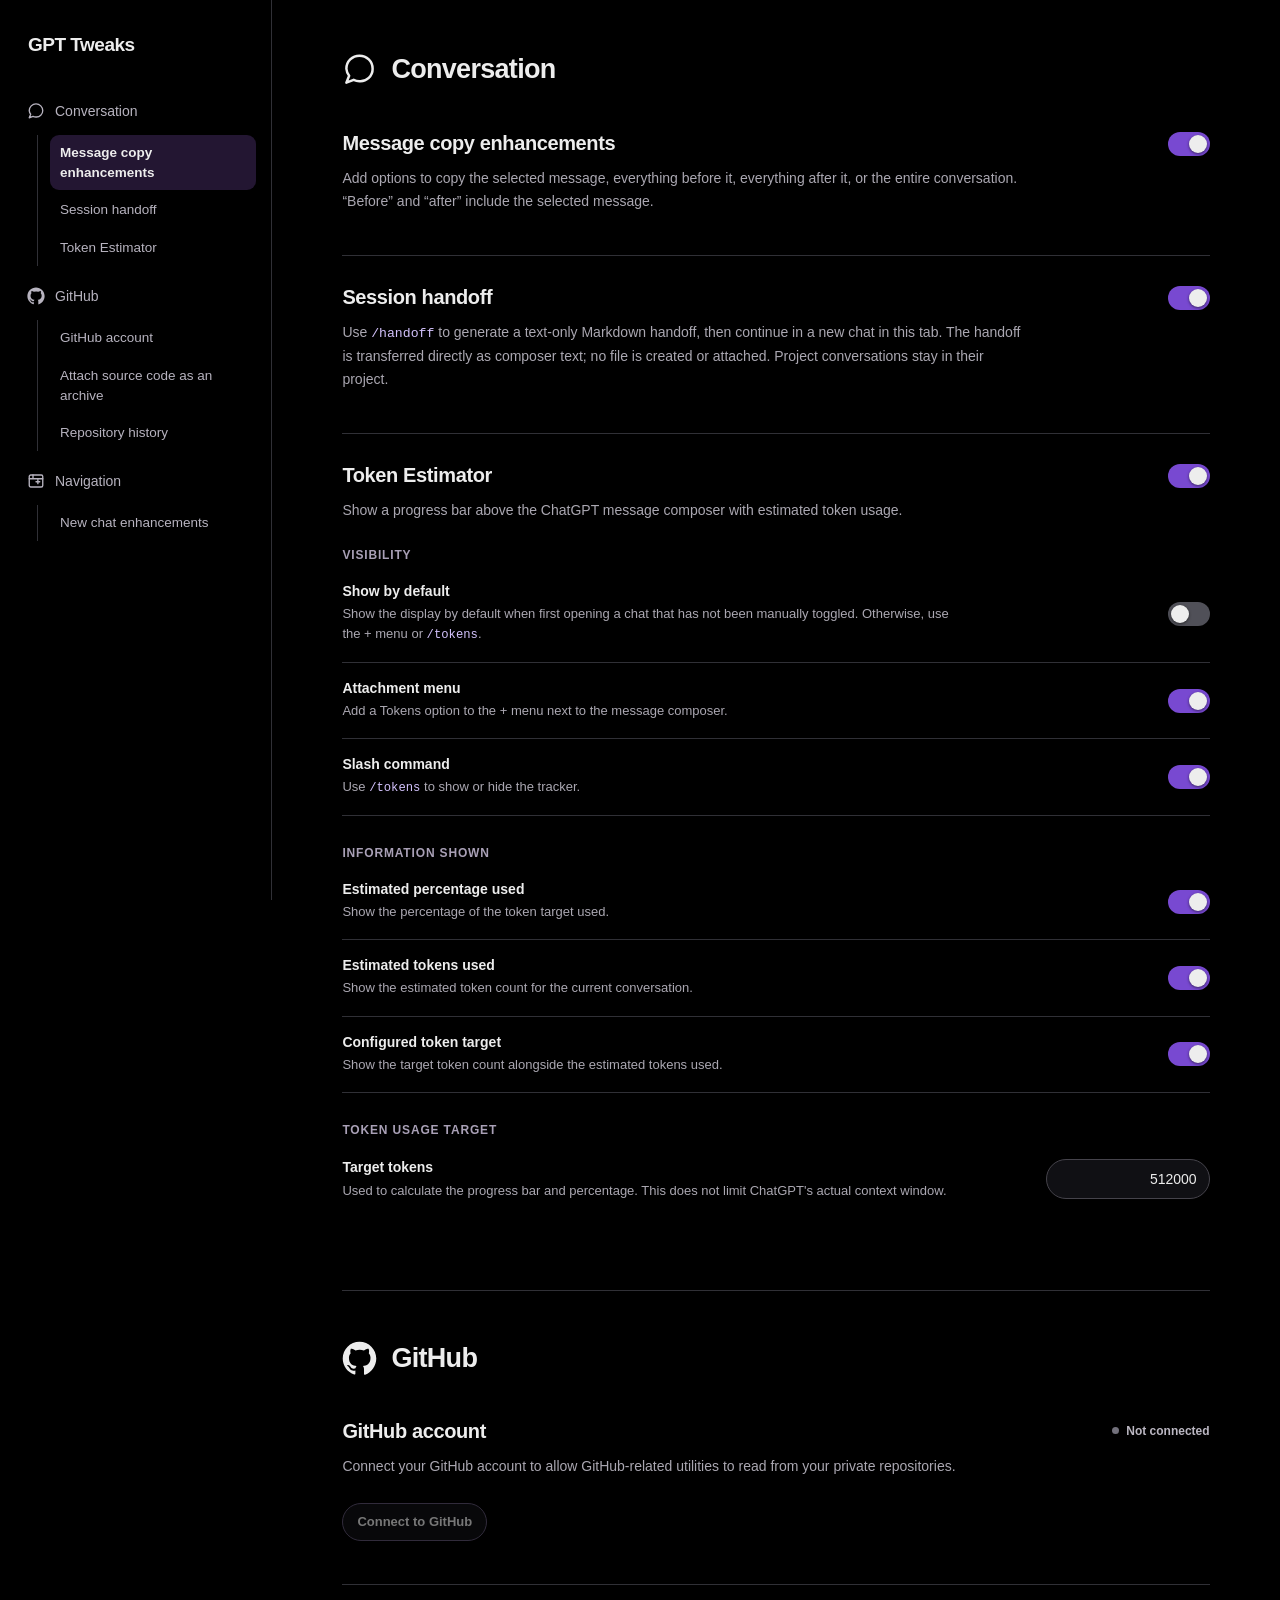
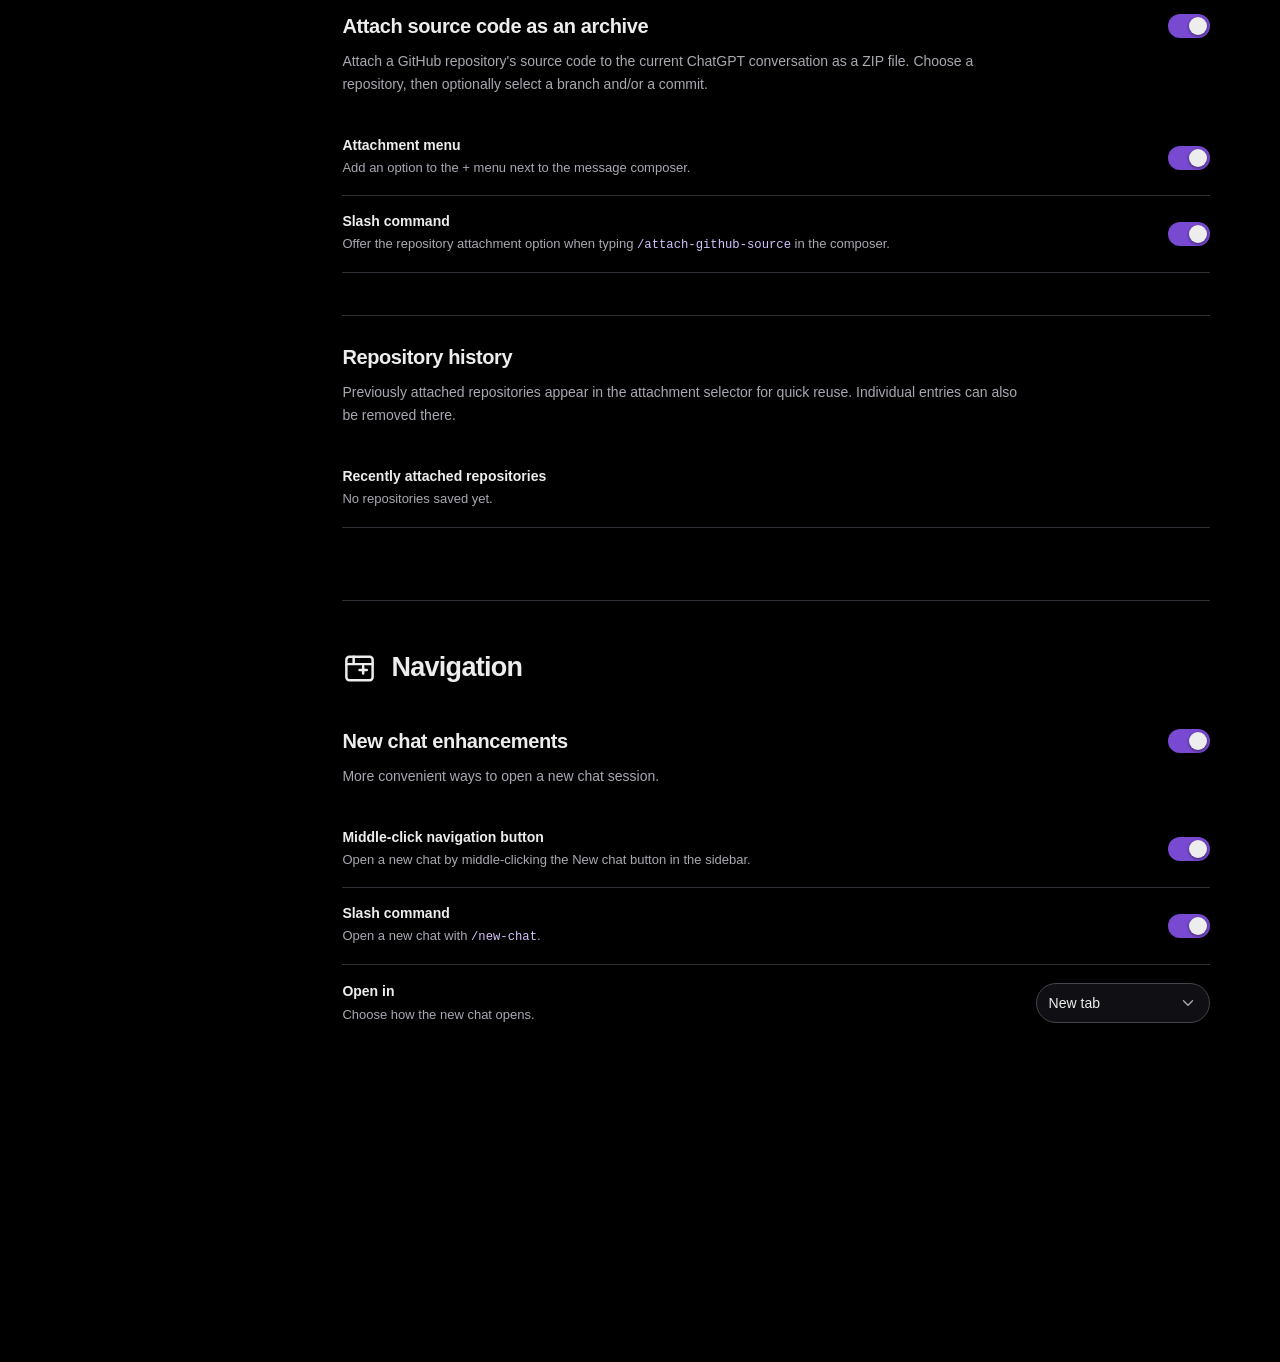
==== settings/index.html @ c9a9733b "Describe text-only session handoff in settings" ====
<!doctype html>
<html lang="en">
	<head>
		<meta charset="utf-8" />
		<meta name="viewport" content="width=device-width, initial-scale=1" />
		<meta name="color-scheme" content="dark" />
		<title>GPT Tweaks</title>
		<link rel="stylesheet" href="../shared/ui/select.css" />
		<link rel="stylesheet" href="style.css" />
		<script src="storage.js" defer></script>
		<script src="github.js" defer></script>
		<script src="../shared/ui/select.js" defer></script>
		<script src="index.js" defer></script>
	</head>
	<body>
		<div class="layout">
			<aside class="sidebar" aria-label="Navigation">
				<div class="brand">GPT Tweaks</div>
				<nav class="nav">
					<a href="#conversation" class="nav-item" data-section="conversation">
						<svg
							width="18"
							height="18"
							viewBox="0 0 24 24"
							aria-hidden="true"
							fill="none"
							stroke="currentColor"
							stroke-width="1.8"
							stroke-linecap="round"
							stroke-linejoin="round">
							<path d="M21 11.5a8.4 8.4 0 0 1-9 8.5 9 9 0 0 1-4-.9L3 21l1.9-4.7A8.8 8.8 0 0 1 3 11.5a9 9 0 0 1 18 0Z" />
						</svg>
						Conversation
					</a>
					<div class="nav-child">
						<a href="#enhanced-copy" class="nav-item" data-section="enhanced-copy">Message copy enhancements</a>
						<a href="#session-handoff" class="nav-item" data-section="session-handoff">Session handoff</a>
						<a href="#token-estimator" class="nav-item" data-section="token-estimator">Token Estimator</a>
					</div>

					<a href="#github" class="nav-item" data-section="github">
						<svg width="18" height="18" viewBox="0 0 24 24" aria-hidden="true" fill="currentColor">
							<path
								d="M12 .5C5.65.5.5 5.65.5 12c0 5.1 3.3 9.43 7.89 10.96.58.1.79-.25.79-.56v-2.1c-3.21.7-3.89-1.36-3.89-1.36-.53-1.34-1.3-1.7-1.3-1.7-1.06-.73.08-.72.08-.72 1.17.08 1.79 1.2 1.79 1.2 1.04 1.78 2.73 1.26 3.4.96.1-.75.41-1.26.75-1.55-2.56-.29-5.25-1.28-5.25-5.7 0-1.26.45-2.29 1.19-3.1-.12-.29-.52-1.47.11-3.06 0 0 .97-.31 3.19 1.19a11.1 11.1 0 0 1 5.81 0c2.22-1.5 3.18-1.19 3.18-1.19.64 1.59.24 2.77.12 3.06.75.81 1.19 1.84 1.19 3.1 0 4.43-2.69 5.41-5.26 5.7.42.37.8 1.09.8 2.2v3.26c0 .31.21.67.8.56C20.2 21.43 23.5 17.1 23.5 12c0-6.35-5.15-11.5-11.5-11.5Z" />
						</svg>
						GitHub
					</a>
					<div class="nav-child">
						<a href="#github-account" class="nav-item" data-section="github-account">GitHub account</a>
						<a href="#archive" class="nav-item" data-section="archive">Attach source code as an archive</a>
						<a href="#repository-history" class="nav-item" data-section="repository-history">Repository history</a>
					</div>

					<a href="#navigation" class="nav-item" data-section="navigation">
						<svg
							width="18"
							height="18"
							viewBox="0 0 24 24"
							aria-hidden="true"
							fill="none"
							stroke="currentColor"
							stroke-width="1.8"
							stroke-linecap="round"
							stroke-linejoin="round">
							<rect x="3" y="4" width="18" height="16" rx="2"></rect>
							<path d="M3 9h18M8 4v5M12 13h5M14.5 10.5v5"></path>
						</svg>
						Navigation
					</a>
					<div class="nav-child">
						<a href="#new-chat" class="nav-item" data-section="new-chat">New chat enhancements</a>
					</div>
				</nav>
			</aside>

			<main class="main">
				<div class="conversation-category">
					<header id="conversation" class="page-heading">
						<svg
							class="github-mark"
							viewBox="0 0 24 24"
							fill="none"
							stroke="currentColor"
							stroke-width="1.7"
							stroke-linecap="round"
							stroke-linejoin="round"
							aria-hidden="true">
							<path d="M21 11.5a8.4 8.4 0 0 1-9 8.5 9 9 0 0 1-4-.9L3 21l1.9-4.7A8.8 8.8 0 0 1 3 11.5a9 9 0 0 1 18 0Z" />
						</svg>
						<h1>Conversation</h1>
					</header>
					<section id="enhanced-copy" class="feature" aria-labelledby="copy-title">
						<div class="feature-heading">
							<h2 id="copy-title">Message copy enhancements</h2>
							<label class="switch" title="Enable enhanced message copy">
								<input type="checkbox" id="copy-enabled" checked aria-label="Enable enhanced message copy" />
								<span class="track"></span>
							</label>
						</div>
						<p class="description">
							Add options to copy the selected message, everything before it, everything after it, or the entire
							conversation. “Before” and “after” include the selected message.
						</p>
					</section>
					<section id="session-handoff" class="feature" aria-labelledby="handoff-title">
						<div class="feature-heading">
							<h2 id="handoff-title">Session handoff</h2>
							<label class="switch" title="Enable session handoff">
								<input type="checkbox" id="handoff-enabled" checked aria-label="Enable session handoff" />
								<span class="track"></span>
							</label>
						</div>
						<p class="description">
							Use <code>/handoff</code> to generate a text-only Markdown handoff, then continue in a new chat in this tab.
							The handoff is transferred directly as composer text; no file is created or attached. Project conversations stay in their project.
						</p>
					</section>
					<section id="token-estimator" class="feature" aria-labelledby="token-estimator-title">
						<div class="feature-heading">
							<h2 id="token-estimator-title">Token Estimator</h2>
							<label class="switch" title="Enable token estimator">
								<input type="checkbox" id="context-enabled" checked aria-label="Enable token estimator" />
								<span class="track"></span>
							</label>
						</div>
						<p class="description">
							Show a progress bar above the ChatGPT message composer with estimated token usage.
						</p>
						<div class="feature-body" id="context-controls">
							<h3 class="subheading">Visibility</h3>
							<div class="setting-row">
								<div class="setting-text">
									<div class="setting-title">Show by default</div>
									<div class="setting-description">
										Show the display by default when first opening a chat that has not been manually toggled. Otherwise, use the + menu or
										<code>/tokens</code>.
									</div>
								</div>
								<label class="switch" title="Show token estimator by default">
									<input type="checkbox" id="context-default-visible" aria-label="Show token estimator by default" />
									<span class="track"></span>
								</label>
							</div>
							<div class="setting-row">
								<div class="setting-text">
									<div class="setting-title">Attachment menu</div>
									<div class="setting-description">Add a Tokens option to the + menu next to the message composer.</div>
								</div>
								<label class="switch" title="Show Tokens in attachment menu">
									<input type="checkbox" id="context-menu" checked aria-label="Show Tokens in attachment menu" />
									<span class="track"></span>
								</label>
							</div>
							<div class="setting-row">
								<div class="setting-text">
									<div class="setting-title">Slash command</div>
									<div class="setting-description">Use <code>/tokens</code> to show or hide the tracker.</div>
								</div>
								<label class="switch" title="Enable tokens slash command">
									<input type="checkbox" id="context-slash" checked aria-label="Enable slash tokens command" />
									<span class="track"></span>
								</label>
							</div>
							<div class="feedback" id="context-feedback" role="status" aria-live="polite"></div>
							<h3 class="subheading group-heading">Information shown</h3>
							<div class="setting-row">
								<div class="setting-text">
									<div class="setting-title">Estimated percentage used</div>
									<div class="setting-description">Show the percentage of the token target used.</div>
								</div>
								<label class="switch" title="Show estimated percentage">
									<input
										type="checkbox"
										id="context-show-percent"
										checked
										aria-label="Show estimated percentage used" />
									<span class="track"></span>
								</label>
							</div>
							<div class="setting-row">
								<div class="setting-text">
									<div class="setting-title">Estimated tokens used</div>
									<div class="setting-description">Show the estimated token count for the current conversation.</div>
								</div>
								<label class="switch" title="Show estimated tokens used">
									<input type="checkbox" id="context-show-tokens" checked aria-label="Show estimated tokens used" />
									<span class="track"></span>
								</label>
							</div>
							<div class="setting-row">
								<div class="setting-text">
									<div class="setting-title">Configured token target</div>
									<div class="setting-description">
										Show the target token count alongside the estimated tokens used.
									</div>
								</div>
								<label class="switch" title="Show configured token target">
									<input type="checkbox" id="context-show-limit" checked aria-label="Show configured token target" />
									<span class="track"></span>
								</label>
							</div>
							<h3 class="subheading group-heading">Token usage target</h3>
							<div class="setting-row">
								<div class="setting-text">
									<label class="setting-title" for="context-target">Target tokens</label>
									<div class="setting-description">
										Used to calculate the progress bar and percentage. This does not limit ChatGPT's actual context
										window.
									</div>
								</div>
								<input
									id="context-target"
									class="token-target"
									type="text"
									inputmode="numeric"
									pattern="[0-9]+"
									autocomplete="off"
									spellcheck="false"
									value="512000"
									required
									aria-label="Target tokens" />
							</div>
						</div>
					</section>

				</div>

				<section class="github-category" aria-label="GitHub features">
					<header id="github" class="page-heading">
						<svg class="github-mark" viewBox="0 0 24 24" fill="currentColor" aria-hidden="true">
							<path
								d="M12 .5C5.65.5.5 5.65.5 12c0 5.1 3.3 9.43 7.89 10.96.58.1.79-.25.79-.56v-2.1c-3.21.7-3.89-1.36-3.89-1.36-.53-1.34-1.3-1.7-1.3-1.7-1.06-.73.08-.72.08-.72 1.17.08 1.79 1.2 1.79 1.2 1.04 1.78 2.73 1.26 3.4.96.1-.75.41-1.26.75-1.55-2.56-.29-5.25-1.28-5.25-5.7 0-1.26.45-2.29 1.19-3.1-.12-.29-.52-1.47.11-3.06 0 0 .97-.31 3.19 1.19a11.1 11.1 0 0 1 5.81 0c2.22-1.5 3.18-1.19 3.18-1.19.64 1.59.24 2.77.12 3.06.75.81 1.19 1.84 1.19 3.1 0 4.43-2.69 5.41-5.26 5.7.42.37.8 1.09.8 2.2v3.26c0 .31.21.67.8.56C20.2 21.43 23.5 17.1 23.5 12c0-6.35-5.15-11.5-11.5-11.5Z" />
						</svg>
						<h1>GitHub</h1>
					</header>

					<section id="github-account" class="feature github-settings-section" aria-labelledby="github-account-title">
						<div class="feature-heading">
							<h2 id="github-account-title">GitHub account</h2>
							<span id="github-account-status" class="account-status" role="status" aria-live="polite">Not connected</span>
						</div>
						<p id="github-account-description" class="description">Connect your GitHub account to allow GitHub-related utilities to read from your private repositories.</p>
						<strong id="github-device-code" class="github-device-code" aria-label="GitHub authorization code" hidden></strong>
						<div id="github-auth-error" class="github-auth-error" role="alert" hidden></div>
						<div class="feature-body" id="github-account-controls">
							<div class="github-account-actions">
								<button type="button" class="settings-action" id="github-sign-in" disabled>Connect to GitHub</button>
								<button type="button" class="settings-action" id="github-install-action" hidden>Install GPT Tweaks on GitHub</button>
								<button type="button" class="settings-action danger-action" id="github-disconnect" hidden>
									Disconnect from GitHub
								</button>
							</div>
						</div>
					</section>

					<section id="archive" class="feature" aria-labelledby="archive-title">
						<div class="feature-heading">
							<h2 id="archive-title">Attach source code as an archive</h2>
							<label class="switch" title="Enable repository attachments">
								<input
									type="checkbox"
									id="archive-enabled"
									checked
									aria-label="Enable attaching a repository archive" />
								<span class="track"></span>
							</label>
						</div>
						<p class="description">
							Attach a GitHub repository's source code to the current ChatGPT conversation as a ZIP file. Choose a
							repository, then optionally select a branch and/or a commit.
						</p>
						<div class="feature-body" id="attachment-methods">
							<div class="setting-row">
								<div>
									<div class="setting-title">Attachment menu</div>
									<div class="setting-description">Add an option to the + menu next to the message composer.</div>
								</div>
								<label class="switch" title="Attachment menu">
									<input type="checkbox" id="method-menu" checked aria-label="Enable attachment menu option" />
									<span class="track"></span>
								</label>
							</div>
							<div class="setting-row">
								<div>
									<div class="setting-title">Slash command</div>
									<div class="setting-description">
										Offer the repository attachment option when typing <code>/attach-github-source</code> in the
										composer.
									</div>
								</div>
								<label class="switch" title="Slash command">
									<input type="checkbox" id="method-slash" checked aria-label="Enable slash command option" />
									<span class="track"></span>
								</label>
							</div>
							<div class="feedback" id="method-feedback" role="status" aria-live="polite"></div>
						</div>
					</section>

					<section
						id="repository-history"
						class="feature github-settings-section"
						aria-labelledby="repository-history-title">
						<div class="feature-heading">
							<h2 id="repository-history-title">Repository history</h2>
						</div>
						<p class="description">
							Previously attached repositories appear in the attachment selector for quick reuse. Individual entries can
							also be removed there.
						</p>
						<div class="feature-body">
							<div class="setting-row">
								<div class="setting-text">
									<div class="setting-title">Recently attached repositories</div>
									<div class="setting-description" id="repository-history-status">No repositories saved yet.</div>
								</div>
								<button type="button" id="clear-repository-history" class="settings-action danger-action" hidden>
									Clear history
								</button>
							</div>
							<div class="feedback" id="repository-history-feedback" role="status" aria-live="polite"></div>
						</div>
					</section>
				</section>

				<section class="navigation-category" aria-label="Navigation features">
					<header id="navigation" class="page-heading">
						<svg
							class="github-mark"
							viewBox="0 0 24 24"
							fill="none"
							stroke="currentColor"
							stroke-width="1.7"
							stroke-linecap="round"
							stroke-linejoin="round"
							aria-hidden="true">
							<rect x="3" y="4" width="18" height="16" rx="2"></rect>
							<path d="M3 9h18M8 4v5M12 13h5M14.5 10.5v5"></path>
						</svg>
						<h1>Navigation</h1>
					</header>
					<section id="new-chat" class="feature" aria-labelledby="new-chat-title">
						<div class="feature-heading">
							<h2 id="new-chat-title">New chat enhancements</h2>
							<label class="switch" title="Enable new chat shortcuts">
								<input type="checkbox" id="new-chat-enabled" checked aria-label="Enable new chat shortcuts" />
								<span class="track"></span>
							</label>
						</div>
						<p class="description">More convenient ways to open a new chat session.</p>
						<div class="feature-body" id="new-chat-controls">
							<div class="setting-row">
								<div class="setting-text">
									<div class="setting-title">Middle-click navigation button</div>
									<div class="setting-description">
										Open a new chat by middle-clicking the New chat button in the sidebar.
									</div>
								</div>
								<label class="switch" title="Enable middle-click">
									<input
										type="checkbox"
										id="new-chat-middle-click"
										checked
										aria-label="Enable middle-click to open new chat" />
									<span class="track"></span>
								</label>
							</div>
							<div class="setting-row">
								<div class="setting-text">
									<div class="setting-title">Slash command</div>
									<div class="setting-description">Open a new chat with <code>/new-chat</code>.</div>
								</div>
								<label class="switch" title="Enable new chat slash command">
									<input type="checkbox" id="new-chat-slash" checked aria-label="Enable new chat slash command" />
									<span class="track"></span>
								</label>
							</div>
							<div class="setting-row">
								<div class="setting-text">
									<label for="new-chat-destination-trigger" class="setting-title">Open in</label>
									<div class="setting-description">Choose how the new chat opens.</div>
								</div>
								<div class="compact-select gt-select-wrap">
									<select id="new-chat-destination" hidden>
										<option value="tab" selected>New tab</option>
										<option value="window">New window</option>
									</select>
									<button type="button" id="new-chat-destination-trigger" class="gt-select-trigger"
										aria-label="Open new chat in" aria-haspopup="listbox" aria-expanded="false"
										aria-controls="new-chat-destination-options">
										<span>New tab</span>
										<svg aria-hidden="true" width="18" height="18" viewBox="0 0 20 20" fill="none">
											<path d="m5 7.5 5 5 5-5" stroke="currentColor" stroke-width="1.5" stroke-linecap="round" stroke-linejoin="round"/>
										</svg>
									</button>
									<div id="new-chat-destination-options" class="gt-select-list" role="listbox"
										aria-label="Open in" hidden></div>
								</div>
							</div>
						</div>
					</section>
				</section>
			</main>
		</div>
	</body>
</html>
---- shared/ui/select.css ----
/* Shared rounded selector used by settings and the GitHub attachment dialog. */
.gt-select-wrap { position:relative; flex:none; }
.gt-select-trigger {
  display:flex; align-items:center; justify-content:space-between; gap:8px;
  width:100%; min-height:45px; padding:9px 16px;
  border:1px solid #555; border-radius:999px; background:#292929;
  color:#ededed; font:inherit; font-size:13px; text-align:left; cursor:pointer;
}
.gt-select-trigger > span { flex:1; min-width:0; overflow:hidden; text-overflow:ellipsis; white-space:nowrap; }
.gt-select-trigger > svg { display:block; flex:none; color:#c6c6c6; pointer-events:none; }
.gt-select-trigger:disabled { opacity:.65; cursor:not-allowed; }
.gt-select-trigger[aria-expanded="true"] { border-color:#777; }
.gt-select-list {
  position:absolute; top:calc(100% + 8px); left:0; right:0; z-index:35;
  max-height:min(260px,38vh); overflow:auto; padding:6px;
  background:#2b2b2b; border:1px solid #454545; border-radius:15px;
  box-shadow:0 14px 40px #0007;
}
.gt-select-list[hidden] { display:none!important; }
.gt-select-option {
  display:block; width:100%; padding:9px 11px; border:0; border-radius:9px;
  background:transparent; color:#ededed; font:inherit; font-size:13px;
  text-align:left; overflow:hidden; text-overflow:ellipsis;
  white-space:nowrap; cursor:pointer;
}
.gt-select-option:hover, .gt-select-option:focus-visible { background:#454545; }
.gt-select-option[aria-selected="true"] { background:#3d3d3d; }
---- settings/style.css ----
:root {
	color-scheme: dark;
	font-family: -apple-system, BlinkMacSystemFont, "Segoe UI", Arial, sans-serif;
	font-synthesis: none;
	--page: #000000;
	--text: #ededed;
	--muted: #aaa7b1;
	--subtle: #89868f;
	--accent: #7849d1;
	--border: #303036;
	--control: #101014;
	--hover: #191320;
	--active: #231632;
	--focus: #7849d1;
	background: var(--page);
	color: var(--text);
}
* { box-sizing: border-box; }
html { background: var(--page); scroll-behavior: smooth; }
body { margin: 0; min-width: 860px; background: var(--page); }
button, input, select { font: inherit; }
button { cursor: pointer; }
a { color: #b89df2; text-decoration: none; }
a:hover { text-decoration: underline; }
:focus-visible { outline: 2px solid var(--focus); outline-offset: 3px; }

.layout {
	display: grid;
	grid-template-columns: 272px minmax(0, 1fr);
	min-height: 100vh;
}
.sidebar {
	position: sticky;
	top: 0;
	height: 100vh;
	padding: 34px 15px 25px;
	display: flex;
	flex-direction: column;
	overflow-y: auto;
	background: var(--page);
	border-right: 1px solid var(--border);
}
.brand {
	margin: 0 13px 35px;
	font-size: 19px;
	font-weight: 710;
	letter-spacing: -0.5px;
	color: var(--text);
}
.nav { display: flex; flex-direction: column; gap: 3px; }
.nav-item {
	display: flex;
	align-items: center;
	gap: 10px;
	min-height: 40px;
	padding: 9px 12px;
	border-radius: 9px;
	color: #b7b3bf;
	font-size: 14px;
	line-height: 1.45;
	transition: background-color 0.15s, color 0.15s;
}
.nav-item svg { flex: none; }
.nav-item:hover { background: var(--hover); color: var(--text); text-decoration: none; }
.nav-item[aria-current="location"] {
	color: var(--text);
	background: var(--active);
	font-weight: 600;
}
.nav-child {
	margin: 1px 0 7px 22px;
	padding-left: 12px;
	border-left: 1px solid var(--border);
}
.nav-child .nav-item {
	font-size: 13.5px;
	min-height: 36px;
	padding: 8px 10px;
}
.nav-child .nav-item + .nav-item { margin-top: 2px; }

.main {
	width: min(100%, 1020px);
	padding: 52px clamp(36px, 5.5vw, 78px) max(260px, 36vh);
}
.page-heading {
	display: flex;
	align-items: center;
	gap: 14px;
	margin-bottom: 43px;
	scroll-margin-top: 42px;
}
.github-mark {
	width: 35px;
	height: 35px;
	color: var(--text);
	flex: none;
}
h1 {
	margin: 0;
	color: var(--text);
	font-size: 27px;
	font-weight: 675;
	line-height: 1.25;
	letter-spacing: -0.7px;
}
h2 {
	margin: 0;
	color: var(--text);
	font-size: 20px;
	font-weight: 655;
	line-height: 1.35;
	letter-spacing: -0.38px;
}
.feature { scroll-margin-top: 45px; }
.feature-heading {
	display: flex;
	align-items: center;
	justify-content: space-between;
	gap: 20px;
}
.feature-heading h2 { max-width: 615px; }
.description {
	max-width: 690px;
	margin: 10px 0 0;
	color: var(--muted);
	font-size: 14px;
	line-height: 1.65;
}
.feature-body {
	margin-top: 26px;
	transition: opacity 0.16s;
}
.feature-body.inactive { opacity: 0.46; }
.subheading {
	margin: 0 0 4px;
	font-size: 12px;
	font-weight: 680;
	letter-spacing: 0.07em;
	text-transform: uppercase;
	color: #a9a0b6;
}
.group-heading { margin-top: 30px; }
.setting-row {
	display: flex;
	align-items: center;
	justify-content: space-between;
	gap: 24px;
	min-height: 70px;
	padding: 17px 0;
	border-bottom: 1px solid var(--border);
}
.setting-row:last-of-type { border-bottom: 0; }
.setting-row .setting-text { min-width: 0; max-width: 620px; }
.setting-title {
	font-size: 14px;
	font-weight: 610;
	color: var(--text);
}
.setting-description {
	margin-top: 5px;
	color: var(--muted);
	font-size: 13px;
	line-height: 1.55;
}
code {
	font-size: 0.94em;
	color: #d3c2fc;
}
.switch {
	position: relative;
	display: inline-flex;
	align-items: center;
	width: 42px;
	height: 24px;
	flex: none;
	cursor: pointer;
}
.switch input {
	position: absolute;
	width: 100%;
	height: 100%;
	margin: 0;
	opacity: 0;
	cursor: inherit;
}
.switch .track {
	display: block;
	width: 42px;
	height: 24px;
	border-radius: 24px;
	background: #505058;
	transition: background-color 0.15s;
}
.switch .track::after {
	content: "";
	position: absolute;
	top: 3px;
	left: 3px;
	width: 18px;
	height: 18px;
	background: #ededed;
	border-radius: 50%;
	box-shadow: 0 1px 3px #0008;
	transition: transform 0.15s;
}
.switch input:checked + .track { background: var(--accent); }
.switch input:checked + .track::after { transform: translateX(18px); }
.switch input:focus-visible + .track {
	outline: 2px solid var(--focus);
	outline-offset: 3px;
}
.switch:has(input:disabled) { cursor: not-allowed; }
.switch:has(input:disabled) .track { opacity: 0.52; }

.feedback {
	margin: 8px 0 0;
	font-size: 12.5px;
	line-height: 1.5;
	color: #c7aaff;
}
.feedback:empty { display: none; }
/* Keep the reusable dropdown's behavior, but use Settings' own palette,
   typography and control sizing rather than the GitHub dialog's colors. */
.token-target {
	flex: none; width: 164px; min-height: 40px; padding: 9px 12px;
	text-align: right; font-size: 14px; font-variant-numeric: tabular-nums;
	border: 1px solid #45434b; border-radius: 999px;
	background: var(--control); color: var(--text);
}
.compact-select { width: 174px; }
.compact-select .gt-select-trigger {
	min-height: 40px; padding: 9px 12px;
	border-color: #45434b; background: var(--control);
	color: var(--text); font-size: 14px;
}
.compact-select .gt-select-trigger > svg { color: var(--muted); }
.token-target:hover:not(:disabled), .compact-select .gt-select-trigger:hover:not(:disabled) {
	border-color: #625777;
}
.token-target:focus, .compact-select .gt-select-trigger[aria-expanded="true"] {
	border-color: var(--accent);
}
.compact-select .gt-select-list {
	background: var(--control); border-color: #45434b;
	border-radius: 14px;
}
.compact-select .gt-select-option {
	color: var(--text); font-size: 13.5px;
}
.compact-select .gt-select-option:hover, .compact-select .gt-select-option:focus-visible {
	background: var(--hover);
}
.compact-select .gt-select-option[aria-selected="true"] {
	background: var(--active);
}
.token-target:focus-visible, .compact-select .gt-select-trigger:focus-visible {
	outline-color: var(--focus);
}
.token-target:invalid { border-color: #d77979; }

.github-category, .navigation-category {
	margin-top: 72px;
	padding-top: 50px;
	border-top: 1px solid var(--border);
}
.conversation-category .feature + .feature,
.github-category > .feature + .feature {
	margin-top: 42px;
	padding-top: 28px;
	border-top: 1px solid var(--border);
}
.github-category .feature-body,
.navigation-category .feature-body { margin-top: 24px; }
.github-category .page-heading,
.navigation-category .page-heading { margin-bottom: 42px; }
.github-account-actions {
	display: flex;
	align-items: center;
	gap: 10px;
	min-height: 40px;
}
.account-status {
	flex: none;
	font-size: 12px;
	font-weight: 560;
	line-height: 1.4;
	color: #bbb7c2;
}
.account-status::before {
	content: "";
	display: inline-block;
	width: 7px;
	height: 7px;
	margin-right: 7px;
	border-radius: 50%;
	background: #72707b;
	vertical-align: 1px;
}
.account-status.connected::before { background: var(--accent); }
.settings-action {
	flex: none;
	min-width: 126px;
	min-height: 38px;
	padding: 8px 14px;
	border: 1px solid #625777;
	border-radius: 999px;
	background: var(--control);
	color: var(--text);
	font-size: 13px;
	font-weight: 600;
	line-height: 1.35;
}
.settings-action:hover:not(:disabled) {
	background: var(--hover);
	border-color: var(--accent);
}
.settings-action:disabled {
	opacity: 0.5;
	cursor: not-allowed;
}
.settings-action[hidden] { display: none; }
.settings-action.danger-action { color: #e2b0b8; }
.settings-action.danger-action:hover:not(:disabled) { border-color: #b96880; }

@media (max-width: 1120px) {
	.layout { grid-template-columns: 244px minmax(0, 1fr); }
	.main { padding-inline: 36px; }
}
@media (prefers-reduced-motion: reduce) {
	html { scroll-behavior: auto; }
	*, *::before, *::after { transition: none !important; }
}

/* GitHub authorization code uses the same unboxed treatment as the approved mockup. */
.github-device-code {
	display: block;
	width: max-content;
	margin-top: 24px;
	font-size: 24px;
	font-weight: 650;
	letter-spacing: 0.10em;
	font-variant-numeric: tabular-nums;
	user-select: all;
}
.github-device-code[hidden],
.github-auth-error[hidden],
#github-account-controls[hidden] { display: none; }
.github-auth-error {
	margin-top: 17px;
	color: #f2a9a9;
	font-size: 13px;
	line-height: 1.5;
}
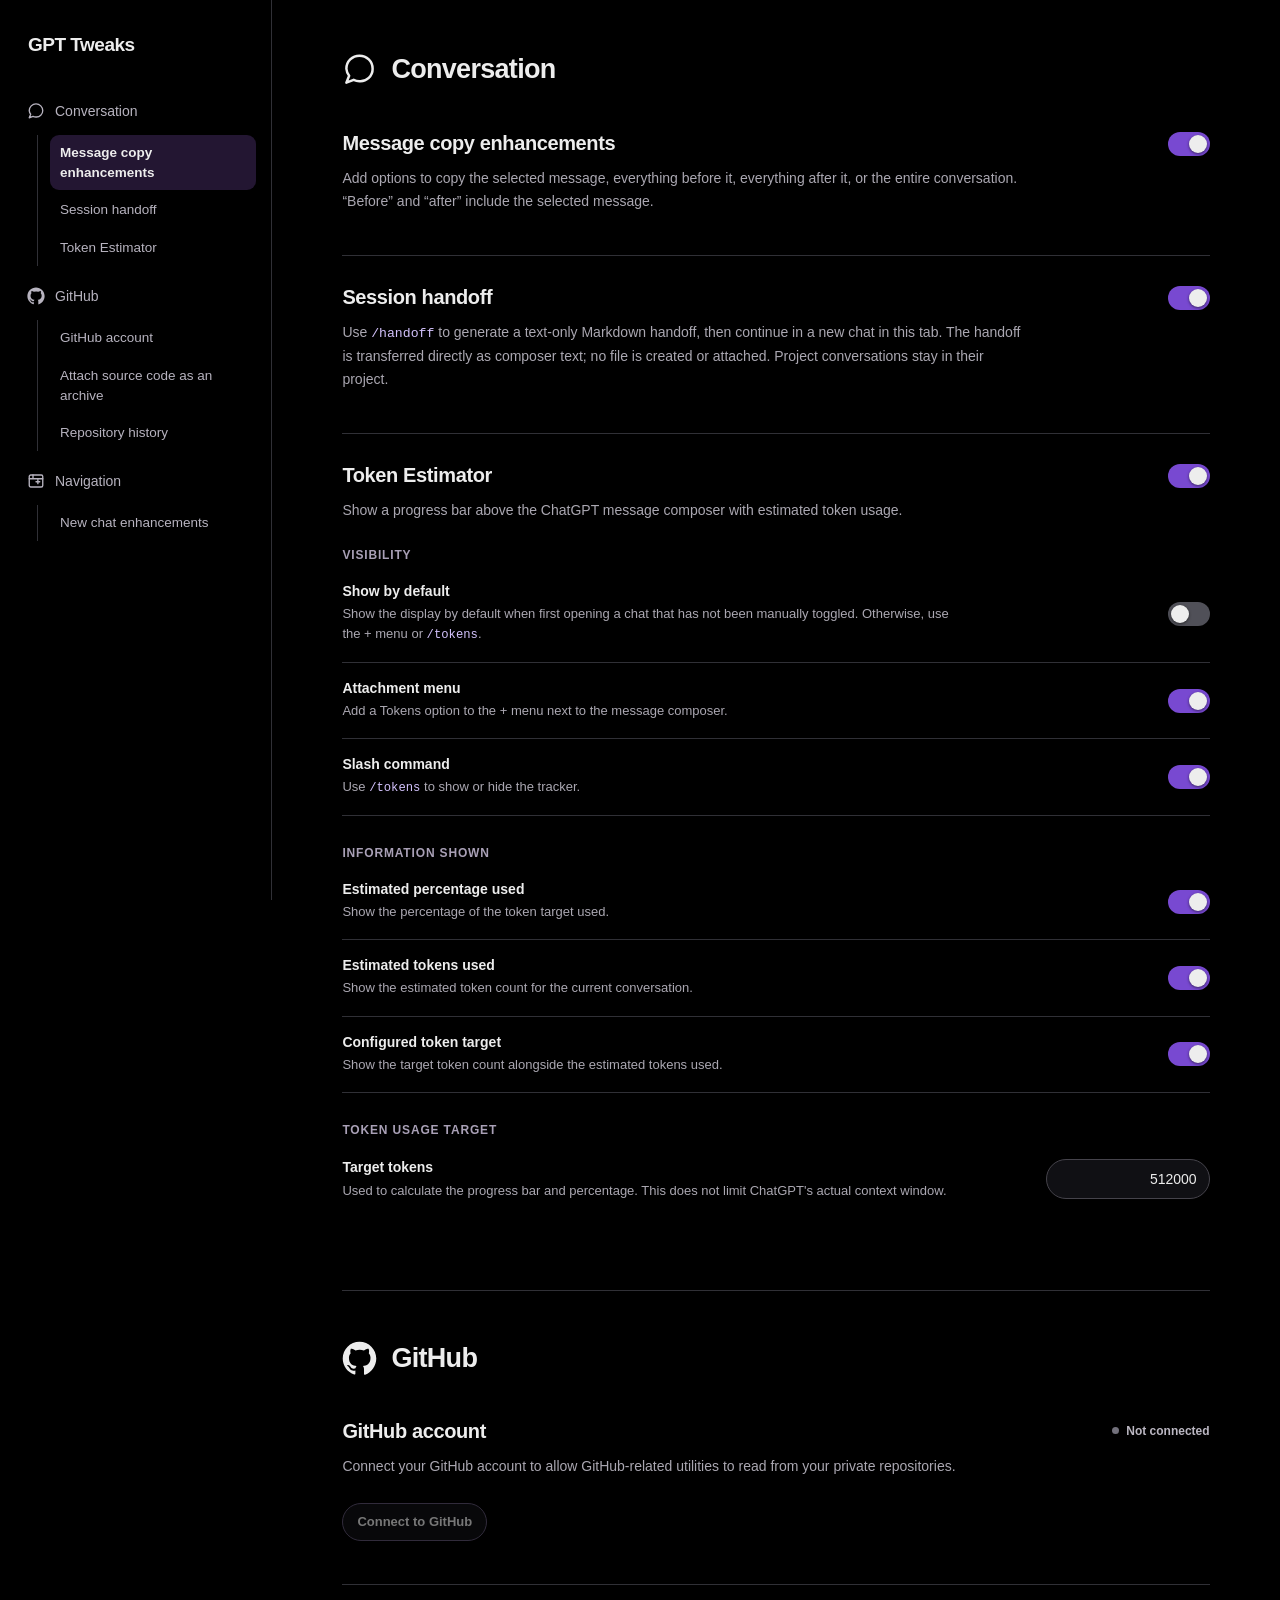
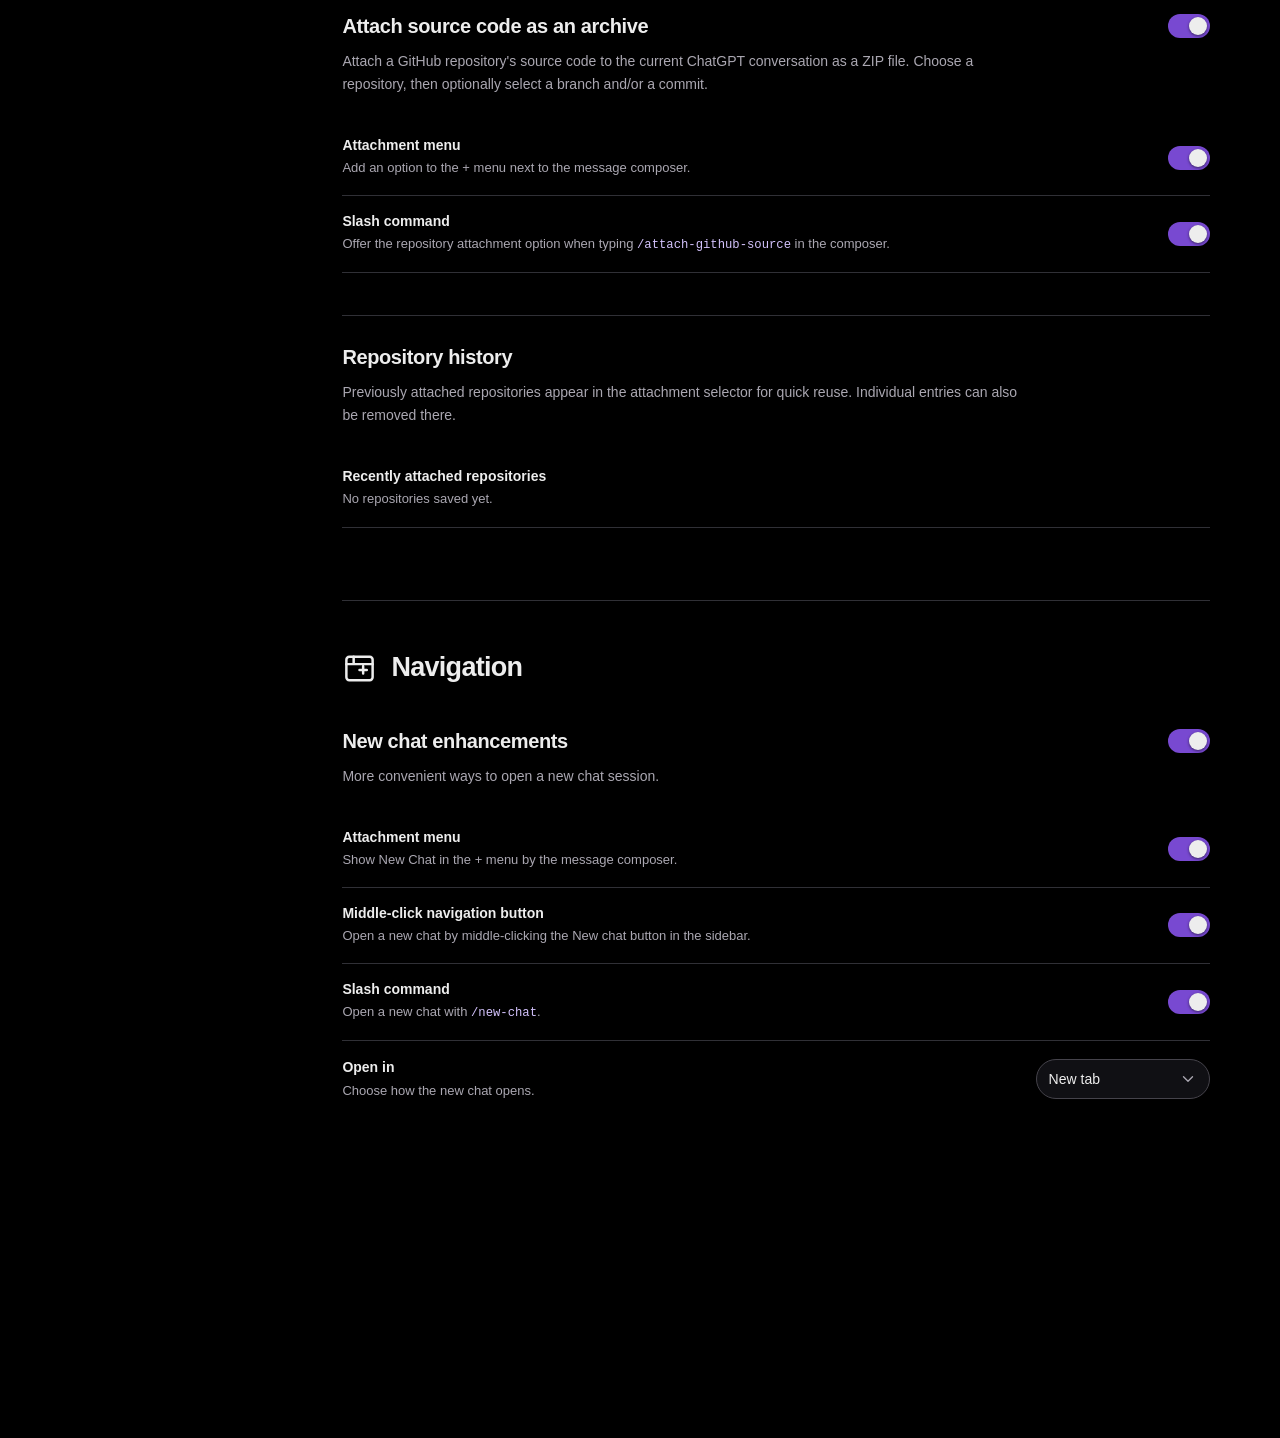
==== commit a657fc07: "Add New Chat plus-menu toggle to settings" ====
--- a/settings/index.html
+++ b/settings/index.html
@@ -351,6 +351,16 @@
 						<div class="feature-body" id="new-chat-controls">
 							<div class="setting-row">
 								<div class="setting-text">
+									<div class="setting-title">Attachment menu</div>
+									<div class="setting-description">Show New Chat in the + menu by the message composer.</div>
+								</div>
+								<label class="switch" title="Enable new chat attachment menu option">
+									<input type="checkbox" id="new-chat-menu" checked aria-label="Enable new chat attachment menu option" />
+									<span class="track"></span>
+								</label>
+							</div>
+							<div class="setting-row">
+								<div class="setting-text">
 									<div class="setting-title">Middle-click navigation button</div>
 									<div class="setting-description">
 										Open a new chat by middle-clicking the New chat button in the sidebar.
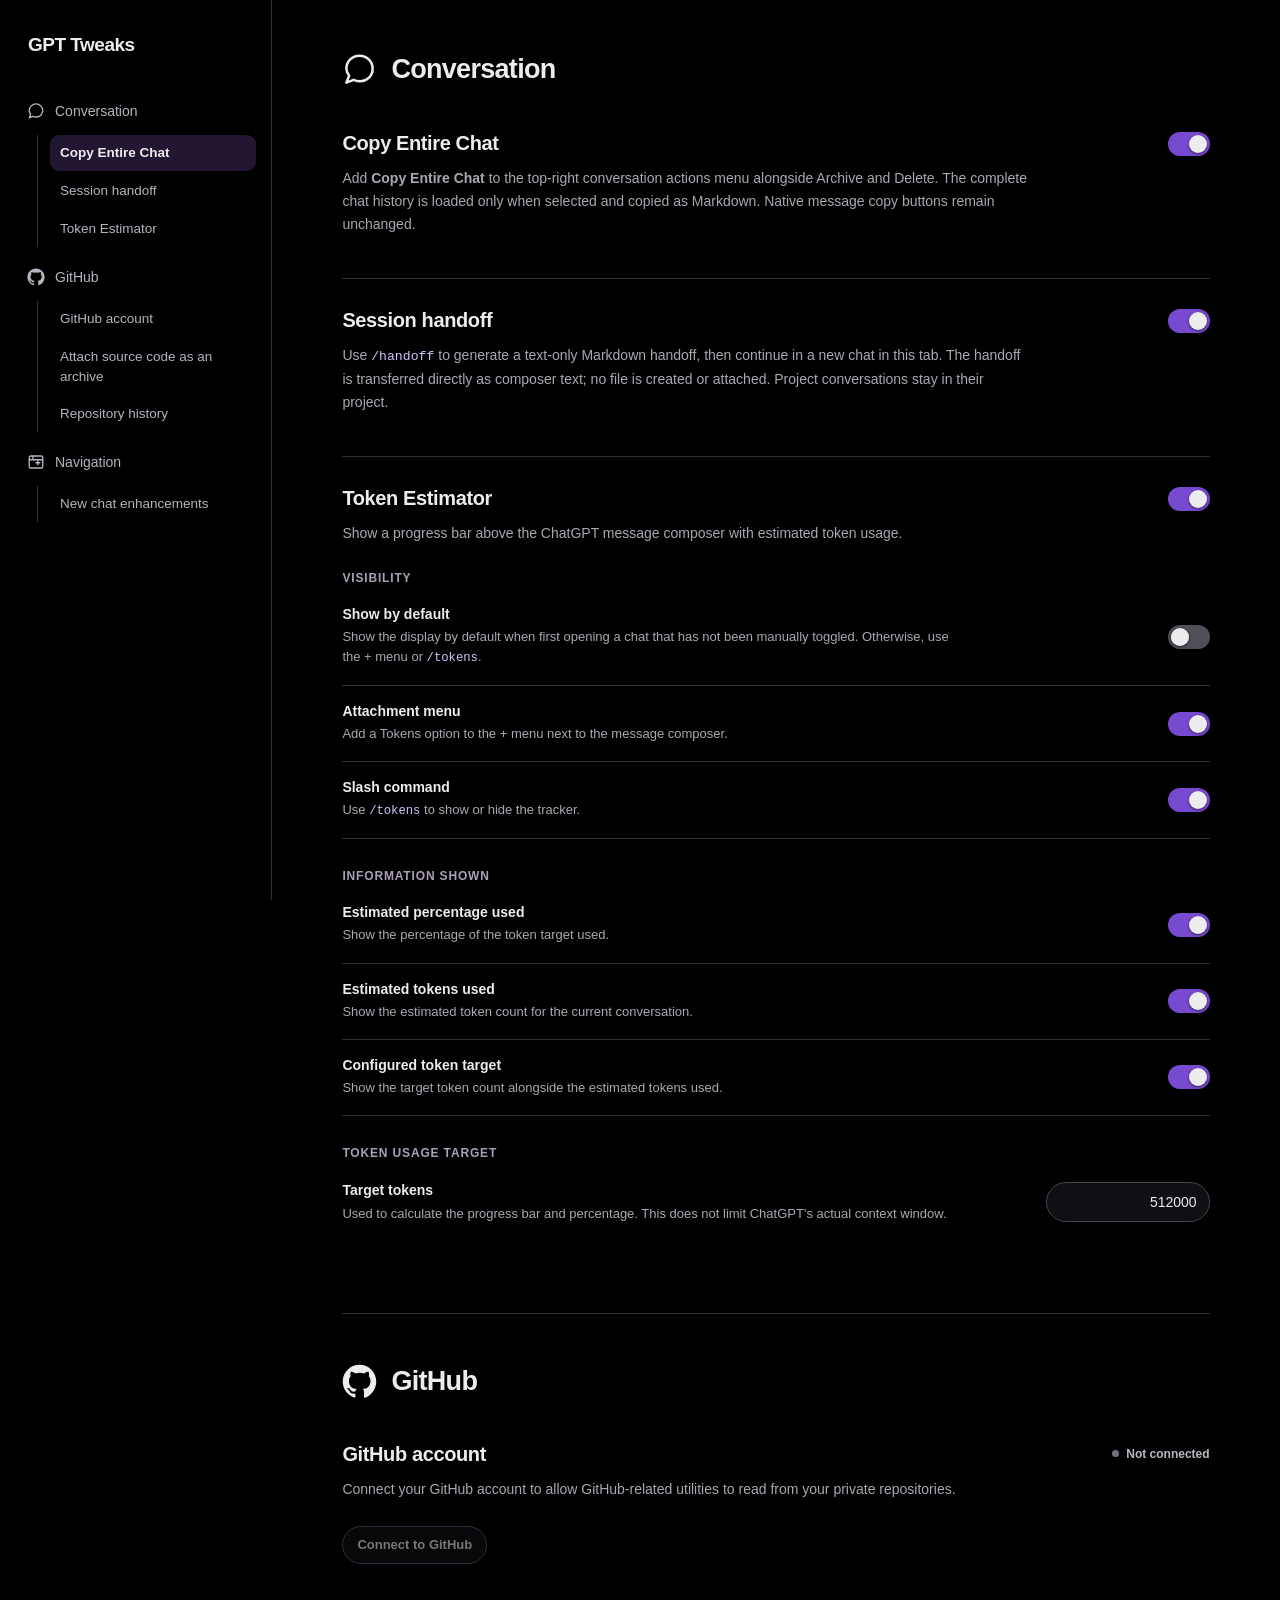
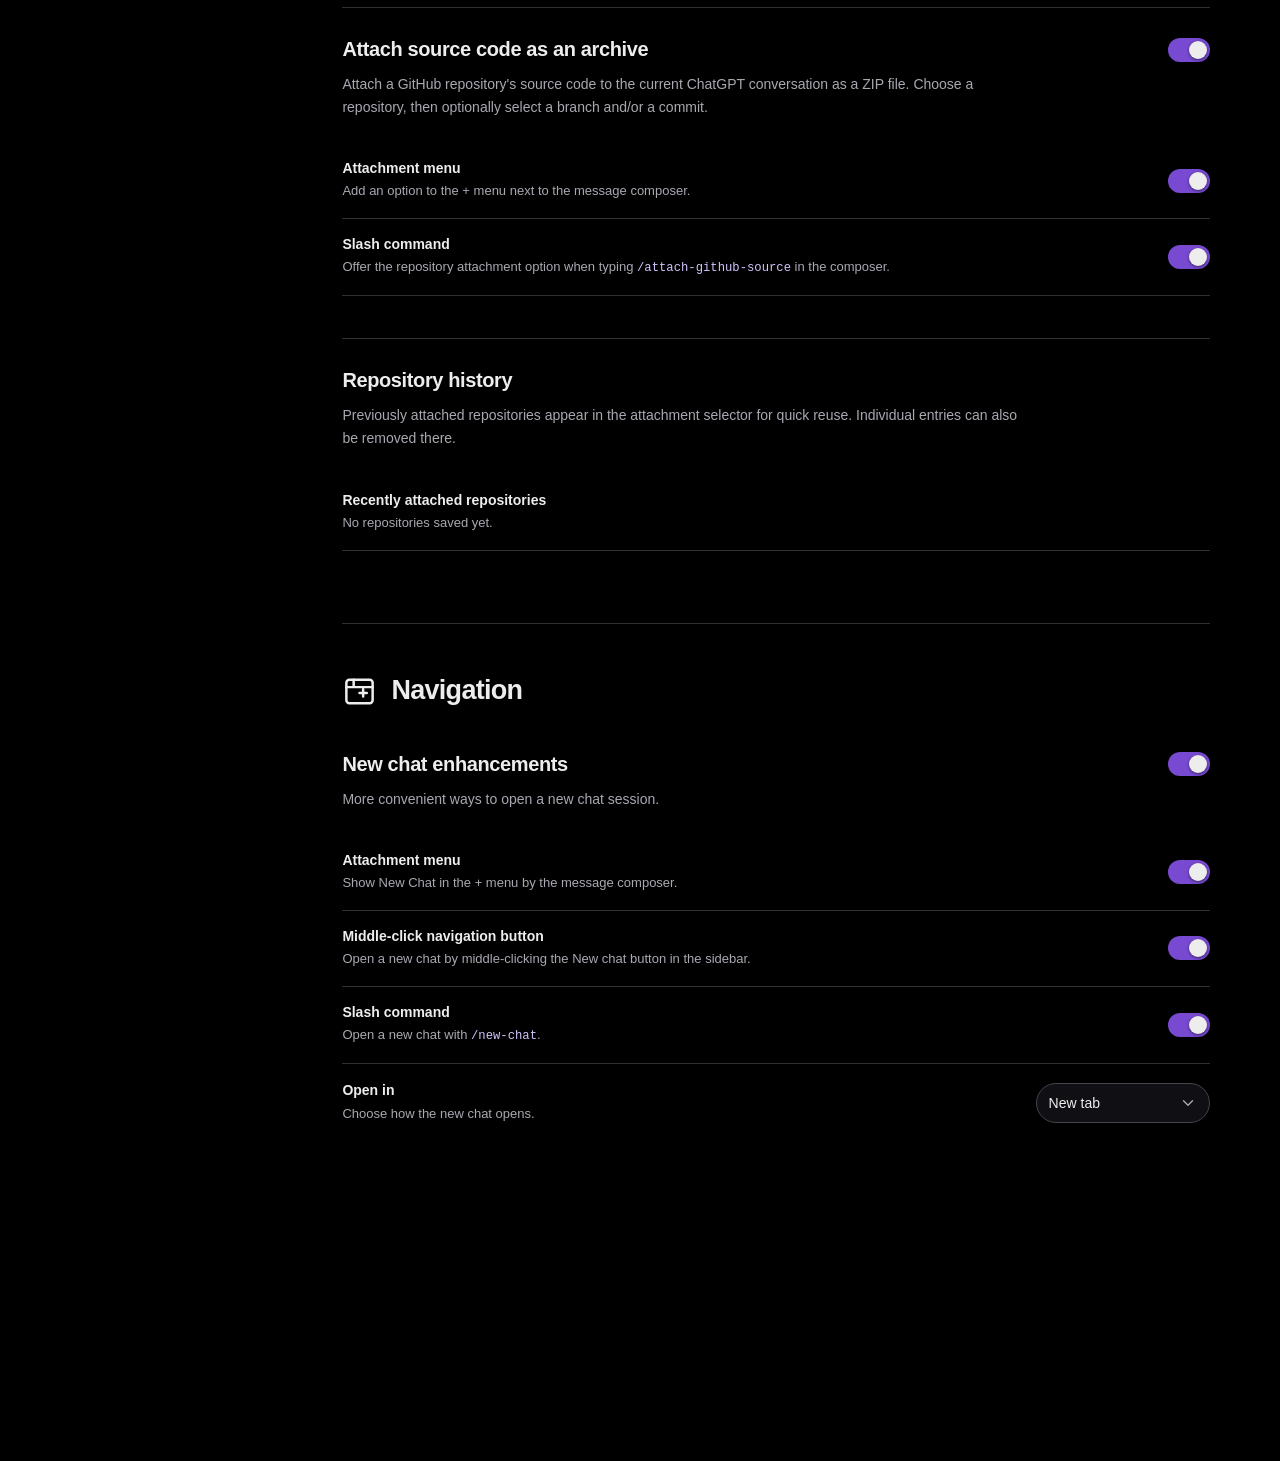
==== commit 6fb4e311: "Align conversation settings with Copy Entire Chat native menu action" ====
--- a/settings/index.html
+++ b/settings/index.html
@@ -33,7 +33,7 @@
 						Conversation
 					</a>
 					<div class="nav-child">
-						<a href="#enhanced-copy" class="nav-item" data-section="enhanced-copy">Message copy enhancements</a>
+						<a href="#enhanced-copy" class="nav-item" data-section="enhanced-copy">Copy Entire Chat</a>
 						<a href="#session-handoff" class="nav-item" data-section="session-handoff">Session handoff</a>
 						<a href="#token-estimator" class="nav-item" data-section="token-estimator">Token Estimator</a>
 					</div>
@@ -91,15 +91,16 @@
 					</header>
 					<section id="enhanced-copy" class="feature" aria-labelledby="copy-title">
 						<div class="feature-heading">
-							<h2 id="copy-title">Message copy enhancements</h2>
-							<label class="switch" title="Enable enhanced message copy">
-								<input type="checkbox" id="copy-enabled" checked aria-label="Enable enhanced message copy" />
+							<h2 id="copy-title">Copy Entire Chat</h2>
+							<label class="switch" title="Enable Copy Entire Chat">
+								<input type="checkbox" id="copy-enabled" checked aria-label="Enable Copy Entire Chat" />
 								<span class="track"></span>
 							</label>
 						</div>
 						<p class="description">
-							Add options to copy the selected message, everything before it, everything after it, or the entire
-							conversation. “Before” and “after” include the selected message.
+							Add <strong>Copy Entire Chat</strong> to the top-right conversation actions menu alongside Archive and Delete.
+							The complete chat history is loaded only when selected and copied as Markdown.
+							Native message copy buttons remain unchanged.
 						</p>
 					</section>
 					<section id="session-handoff" class="feature" aria-labelledby="handoff-title">
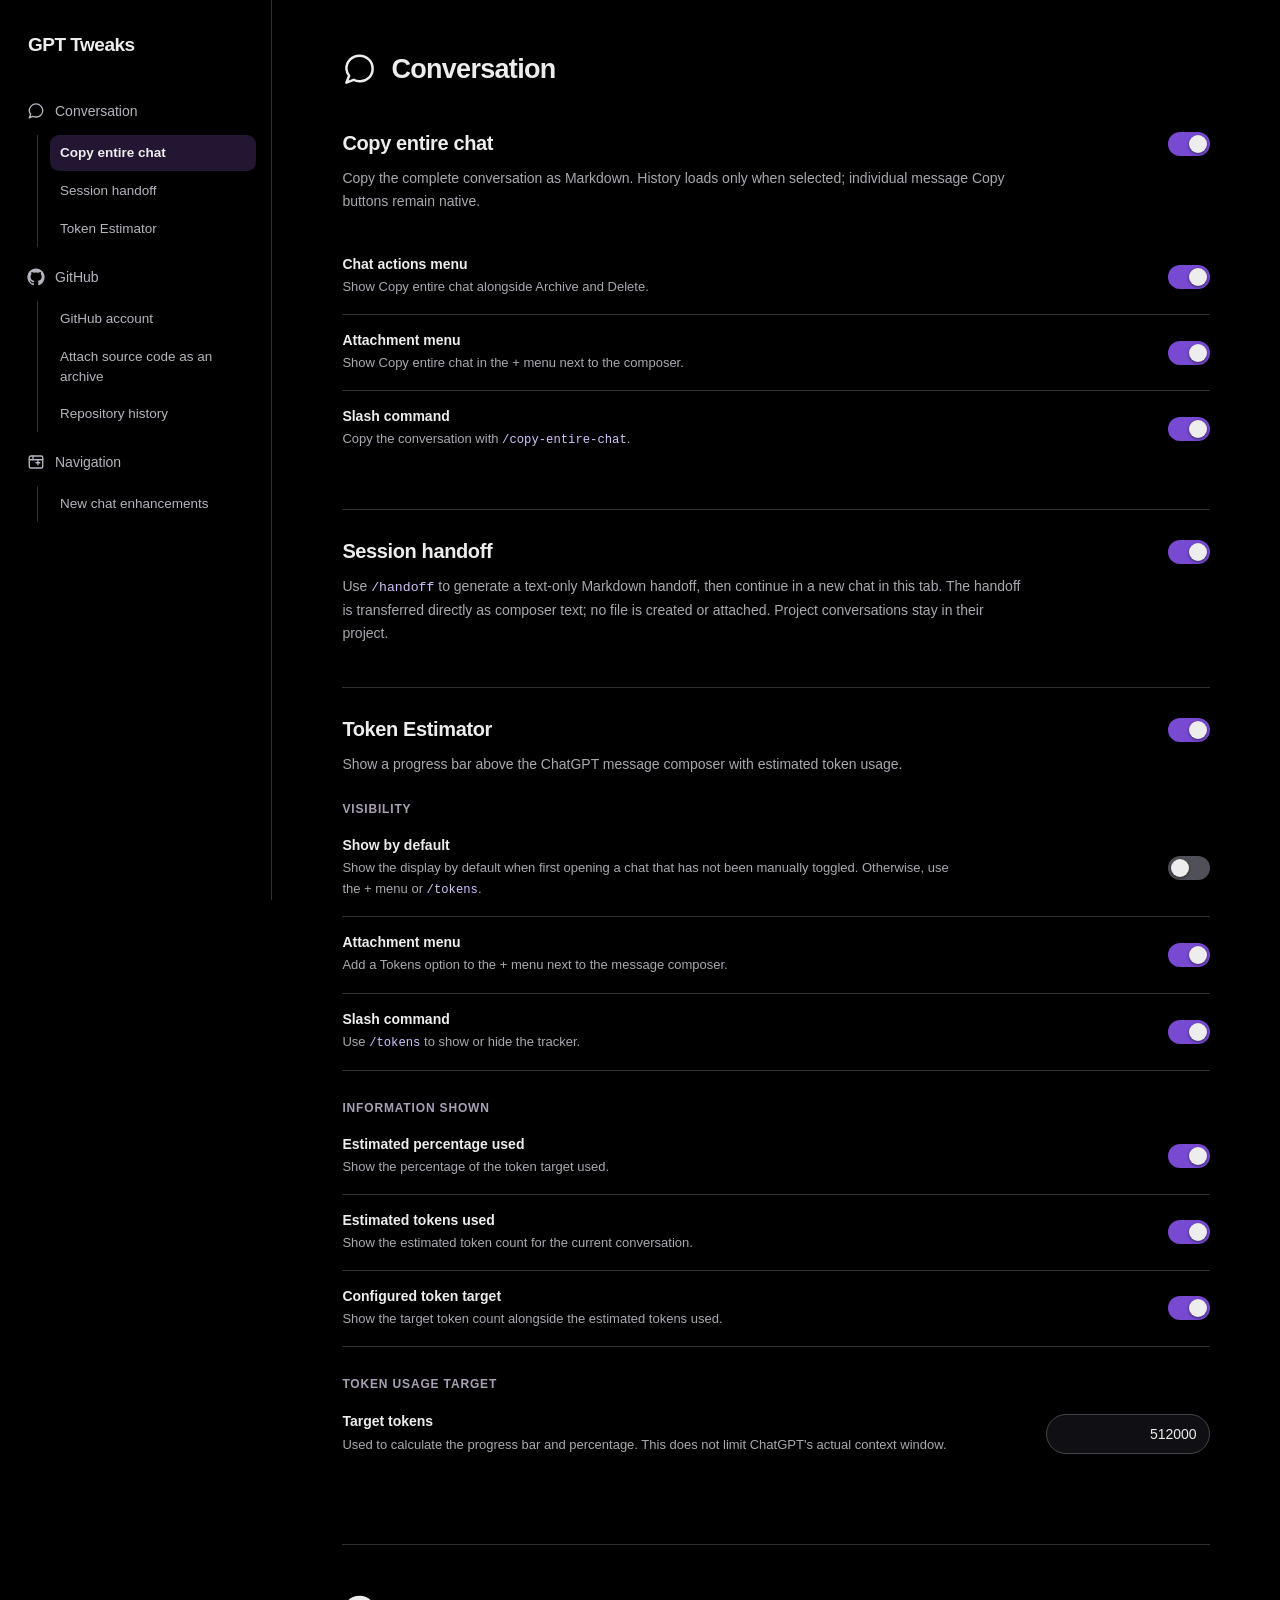
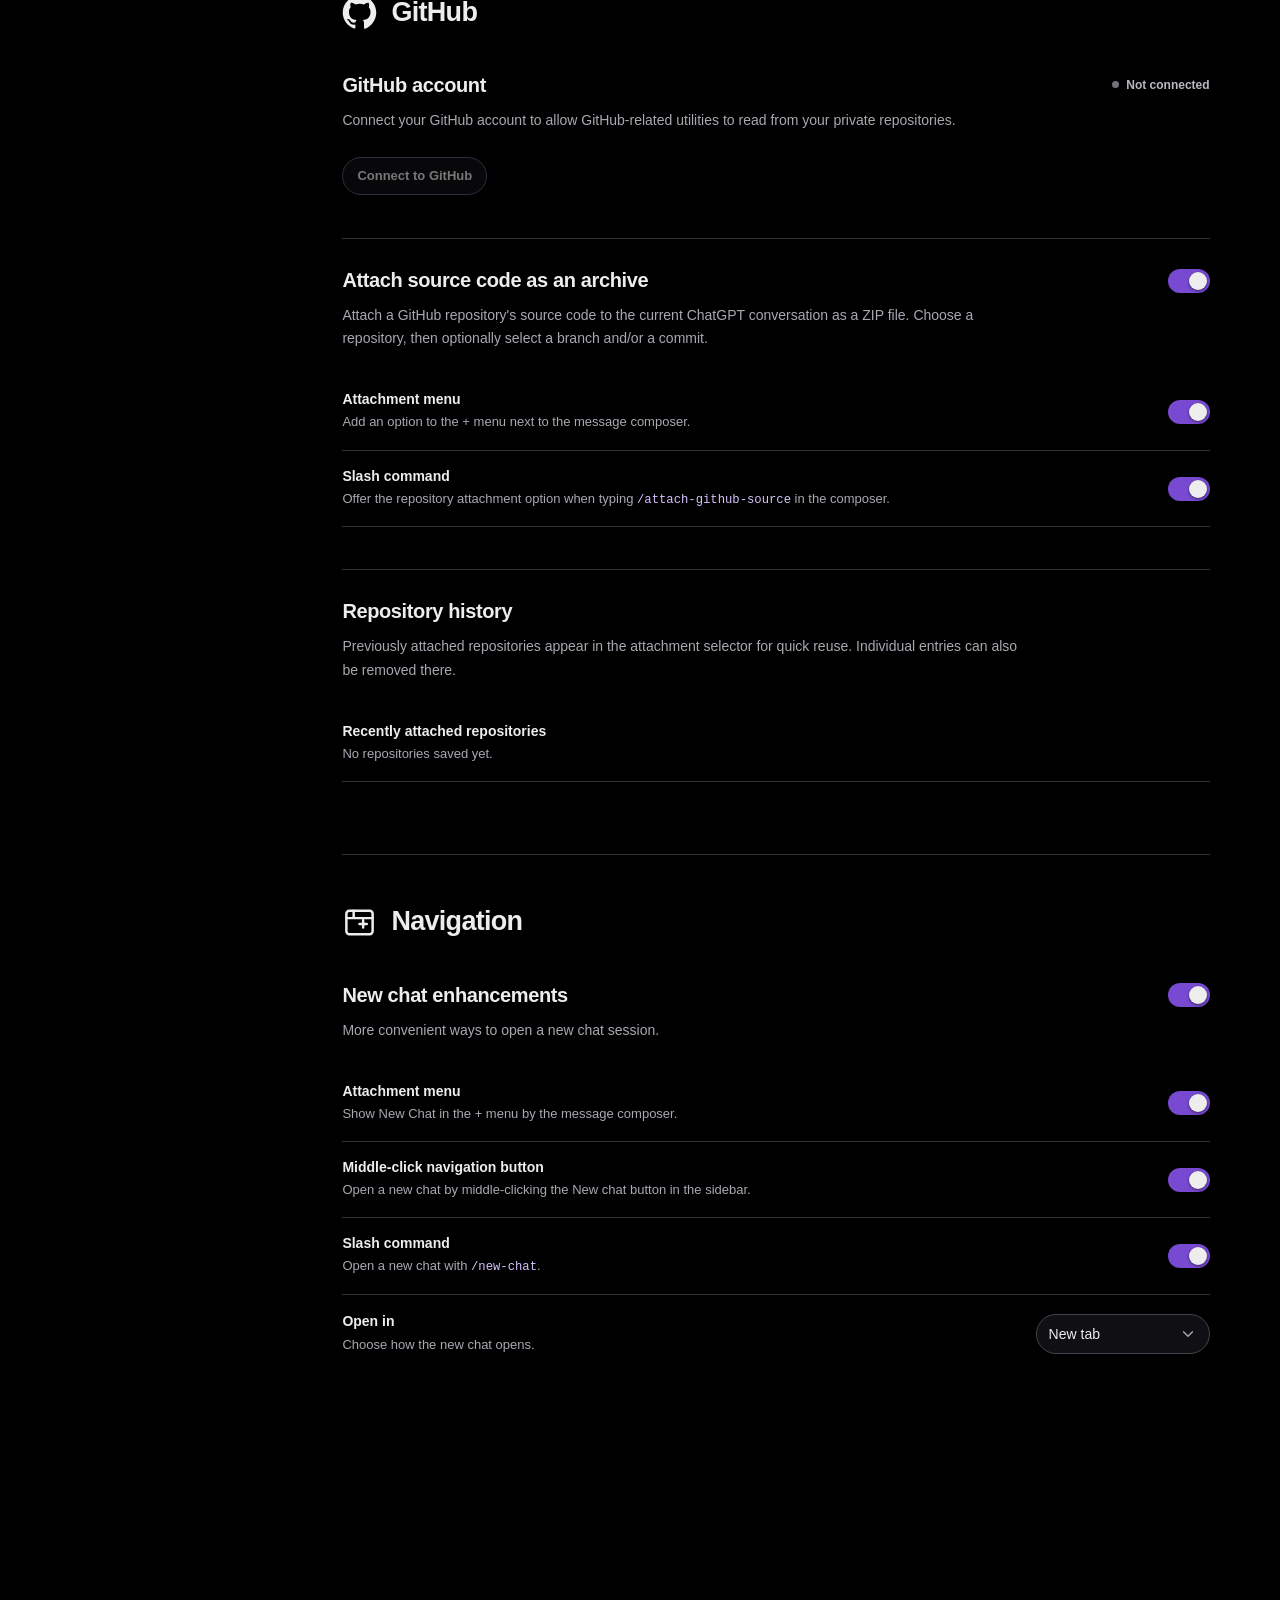
==== commit d7b44a08: "Use sentence-case Copy entire chat and add three menu location controls" ====
--- a/settings/index.html
+++ b/settings/index.html
@@ -33,7 +33,7 @@
 						Conversation
 					</a>
 					<div class="nav-child">
-						<a href="#enhanced-copy" class="nav-item" data-section="enhanced-copy">Copy Entire Chat</a>
+						<a href="#enhanced-copy" class="nav-item" data-section="enhanced-copy">Copy entire chat</a>
 						<a href="#session-handoff" class="nav-item" data-section="session-handoff">Session handoff</a>
 						<a href="#token-estimator" class="nav-item" data-section="token-estimator">Token Estimator</a>
 					</div>
@@ -91,17 +91,48 @@
 					</header>
 					<section id="enhanced-copy" class="feature" aria-labelledby="copy-title">
 						<div class="feature-heading">
-							<h2 id="copy-title">Copy Entire Chat</h2>
-							<label class="switch" title="Enable Copy Entire Chat">
-								<input type="checkbox" id="copy-enabled" checked aria-label="Enable Copy Entire Chat" />
+							<h2 id="copy-title">Copy entire chat</h2>
+							<label class="switch" title="Enable Copy entire chat">
+								<input type="checkbox" id="copy-enabled" checked aria-label="Enable Copy entire chat" />
 								<span class="track"></span>
 							</label>
 						</div>
 						<p class="description">
-							Add <strong>Copy Entire Chat</strong> to the top-right conversation actions menu alongside Archive and Delete.
-							The complete chat history is loaded only when selected and copied as Markdown.
-							Native message copy buttons remain unchanged.
+							Copy the complete conversation as Markdown. History loads only when selected;
+							individual message Copy buttons remain native.
 						</p>
+						<div class="feature-body" id="copy-controls">
+							<div class="setting-row">
+								<div class="setting-text">
+									<div class="setting-title">Chat actions menu</div>
+									<div class="setting-description">Show Copy entire chat alongside Archive and Delete.</div>
+								</div>
+								<label class="switch" title="Enable Copy entire chat in Chat actions">
+									<input type="checkbox" id="copy-actions" checked aria-label="Enable Copy entire chat in Chat actions" />
+									<span class="track"></span>
+								</label>
+							</div>
+							<div class="setting-row">
+								<div class="setting-text">
+									<div class="setting-title">Attachment menu</div>
+									<div class="setting-description">Show Copy entire chat in the + menu next to the composer.</div>
+								</div>
+								<label class="switch" title="Enable Copy entire chat in the attachment menu">
+									<input type="checkbox" id="copy-menu" checked aria-label="Enable Copy entire chat in the attachment menu" />
+									<span class="track"></span>
+								</label>
+							</div>
+							<div class="setting-row">
+								<div class="setting-text">
+									<div class="setting-title">Slash command</div>
+									<div class="setting-description">Copy the conversation with <code>/copy-entire-chat</code>.</div>
+								</div>
+								<label class="switch" title="Enable Copy entire chat slash command">
+									<input type="checkbox" id="copy-slash" checked aria-label="Enable Copy entire chat slash command" />
+									<span class="track"></span>
+								</label>
+							</div>
+						</div>
 					</section>
 					<section id="session-handoff" class="feature" aria-labelledby="handoff-title">
 						<div class="feature-heading">
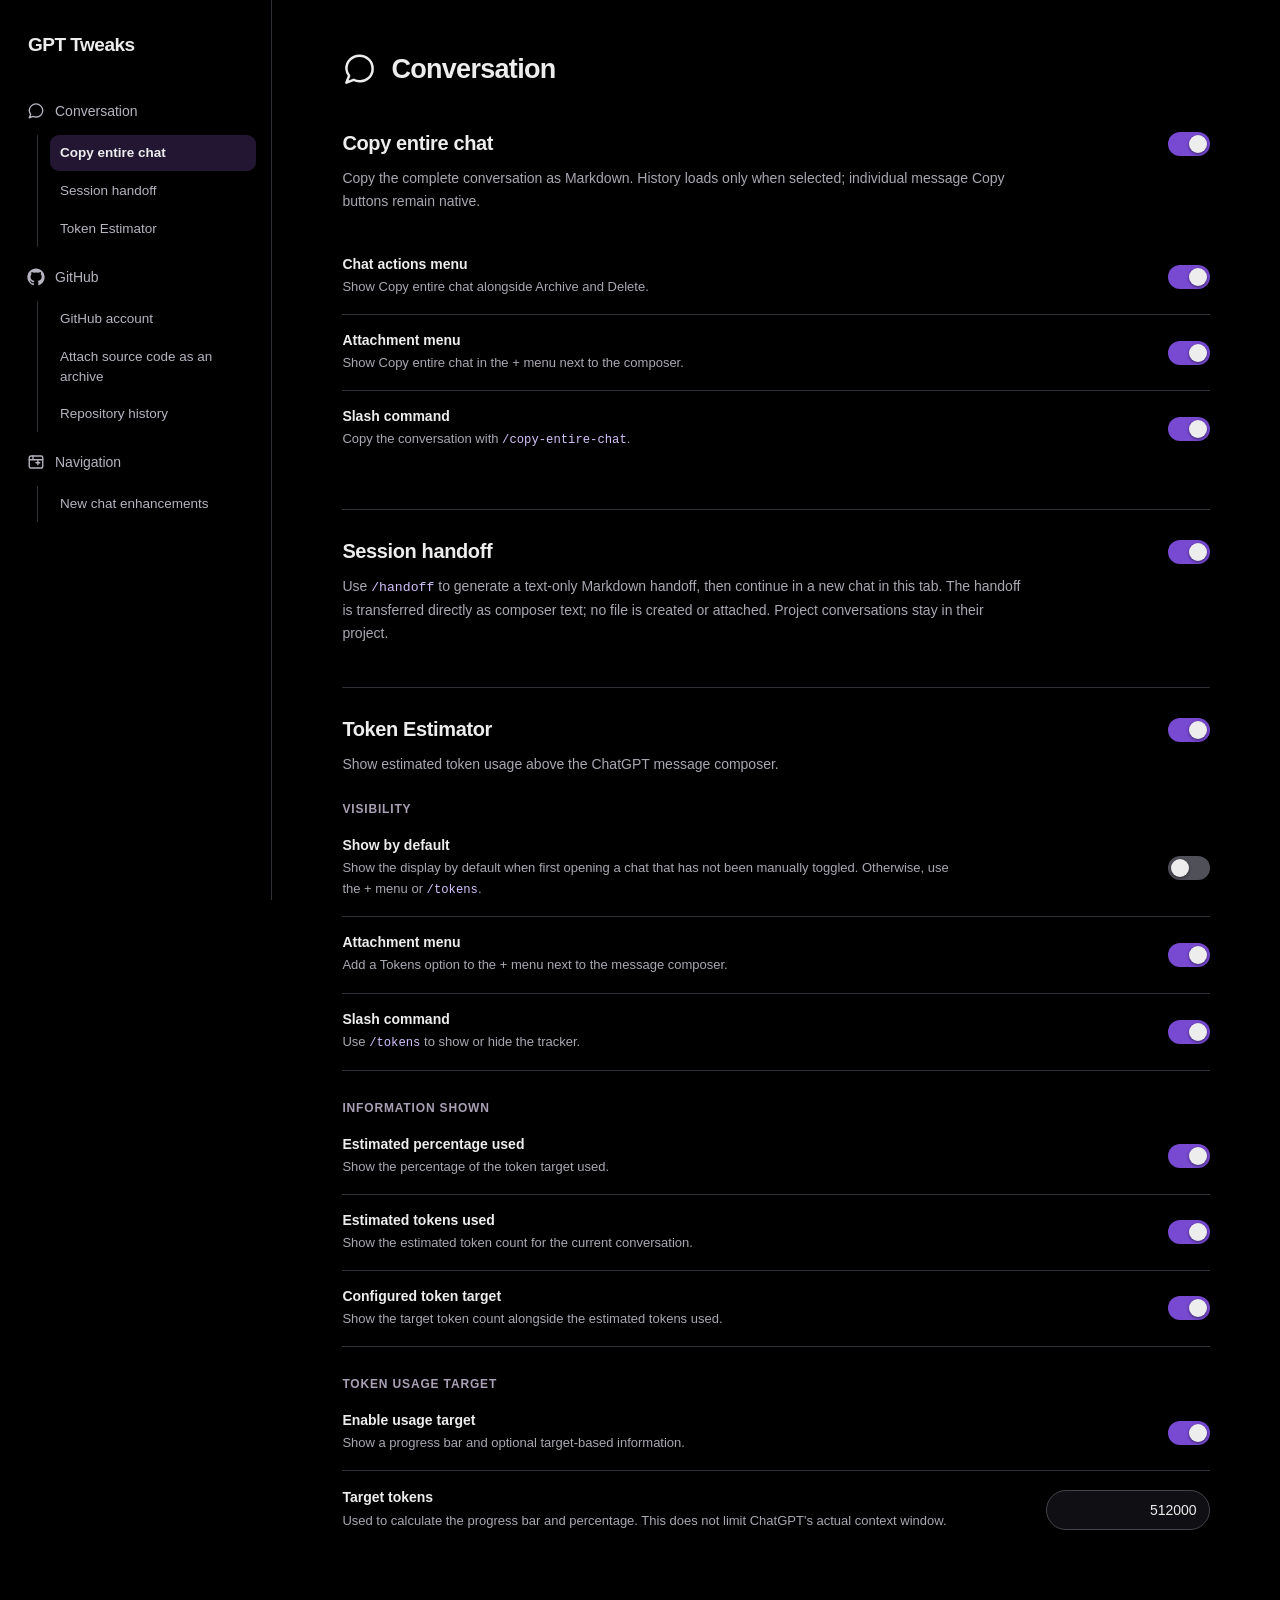
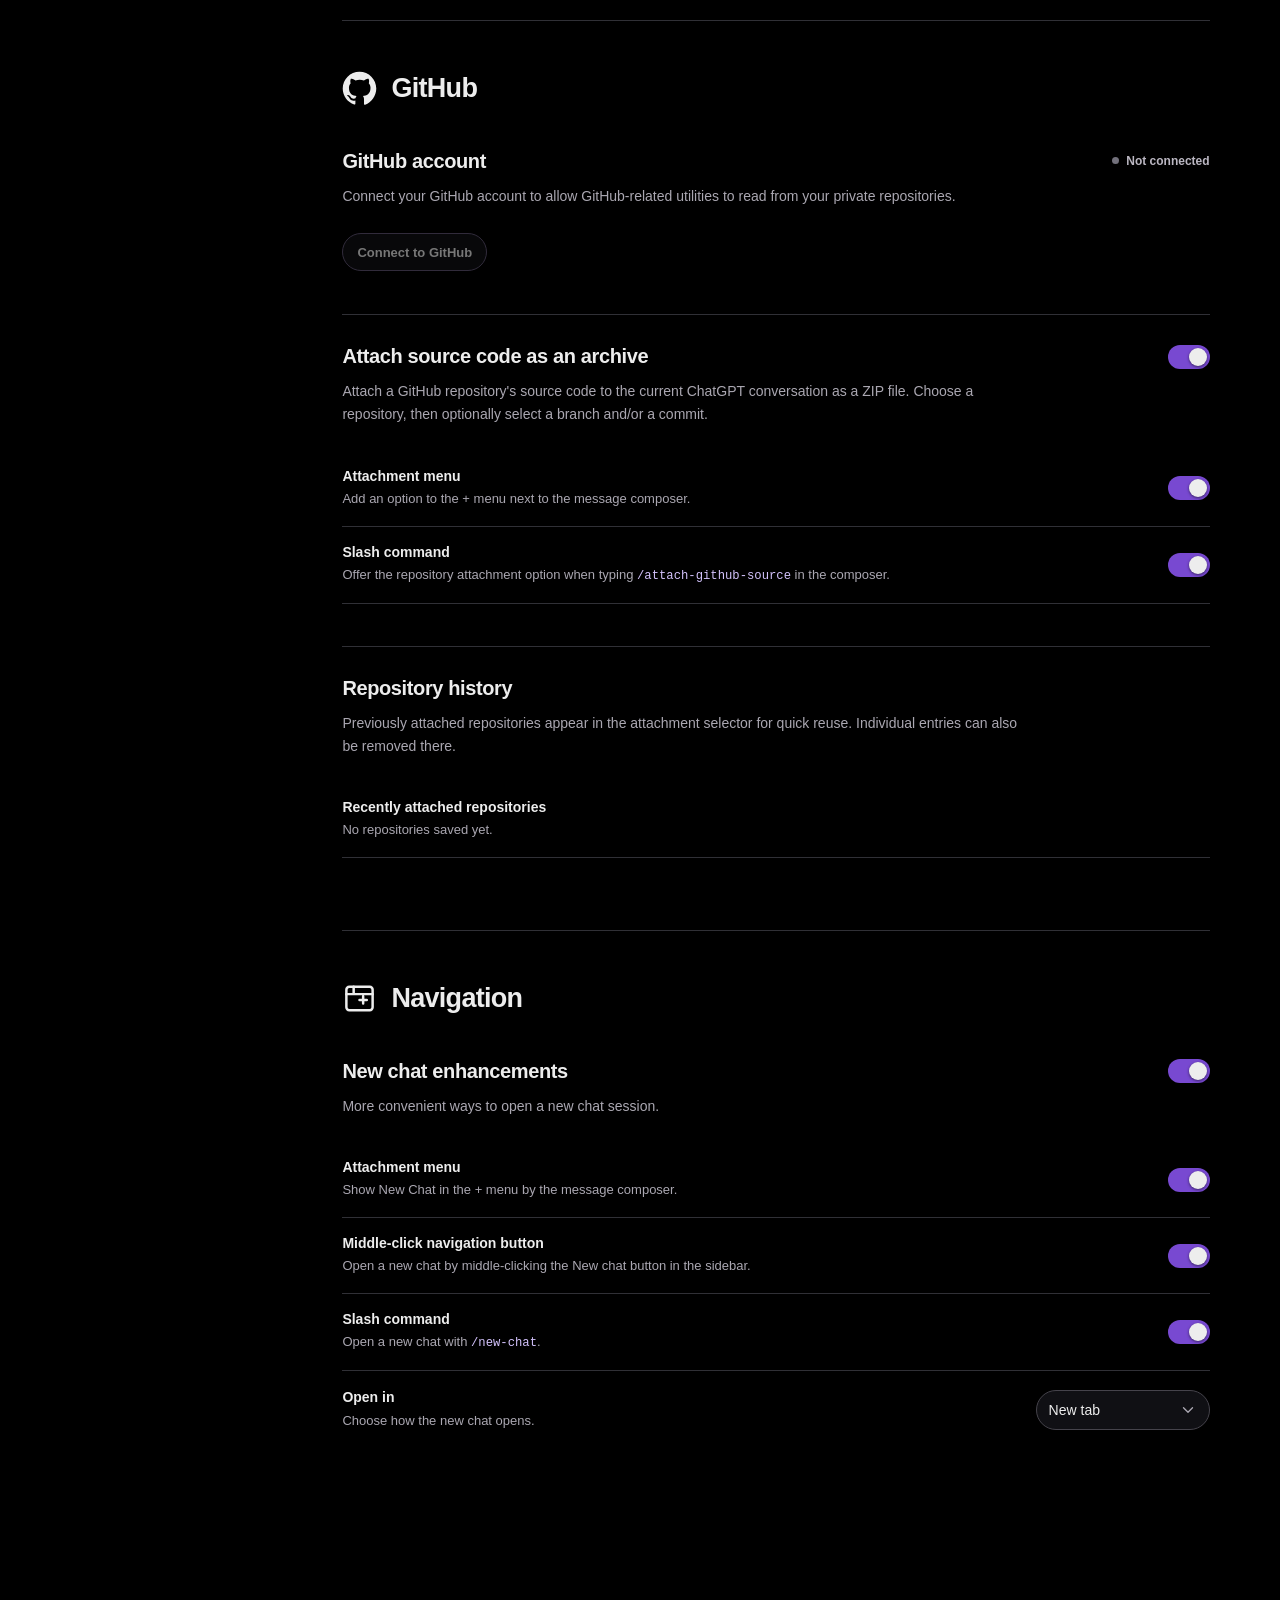
==== commit 262d9b46: "Add token usage target toggle and target-independent estimator description" ====
--- a/settings/index.html
+++ b/settings/index.html
@@ -156,7 +156,7 @@
 							</label>
 						</div>
 						<p class="description">
-							Show a progress bar above the ChatGPT message composer with estimated token usage.
+							Show estimated token usage above the ChatGPT message composer.
 						</p>
 						<div class="feature-body" id="context-controls">
 							<h3 class="subheading">Visibility</h3>
@@ -232,6 +232,16 @@
 								</label>
 							</div>
 							<h3 class="subheading group-heading">Token usage target</h3>
+							<div class="setting-row">
+								<div class="setting-text">
+									<div class="setting-title">Enable usage target</div>
+									<div class="setting-description">Show a progress bar and optional target-based information.</div>
+								</div>
+								<label class="switch" title="Enable token usage target">
+									<input type="checkbox" id="context-target-enabled" checked aria-label="Enable token usage target" />
+									<span class="track"></span>
+								</label>
+							</div>
 							<div class="setting-row">
 								<div class="setting-text">
 									<label class="setting-title" for="context-target">Target tokens</label>
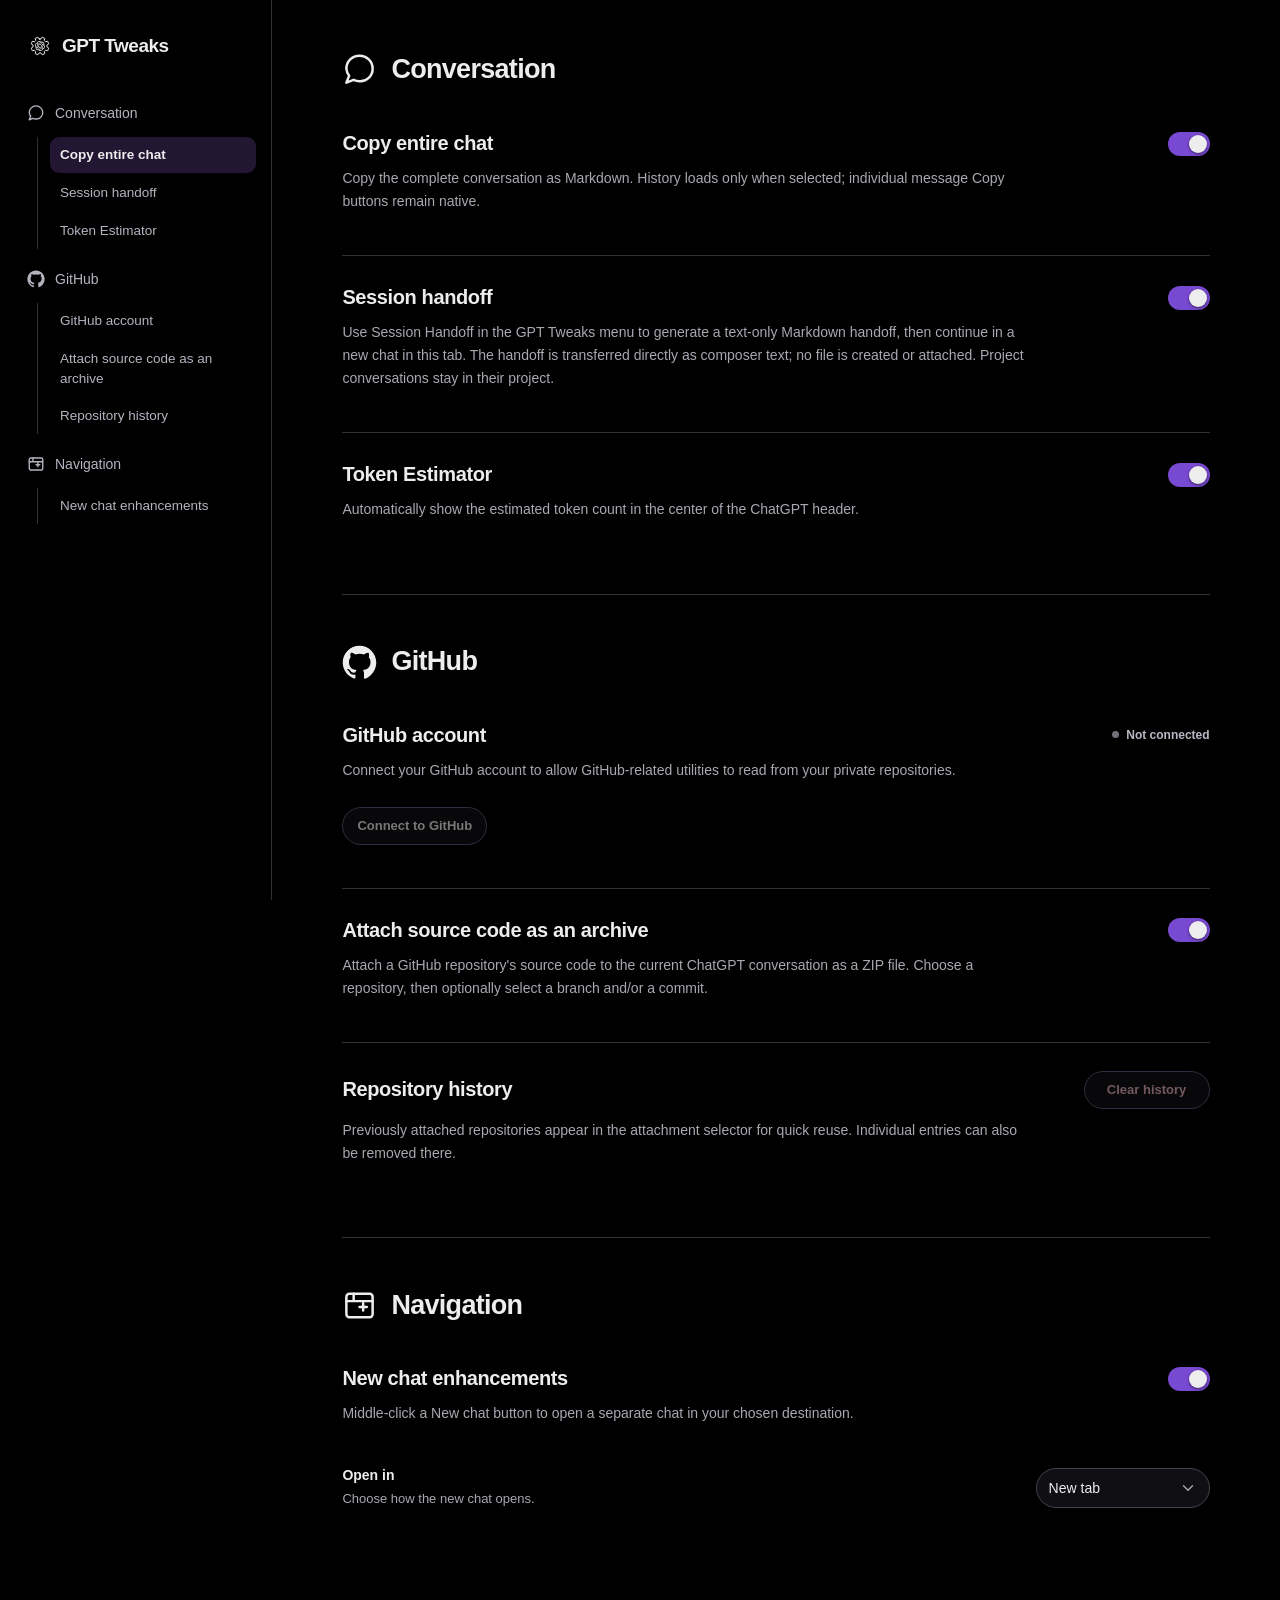
==== commit 29186088: "Simplify GPT Tweaks settings and align repository history actions" ====
--- a/settings/index.html
+++ b/settings/index.html
@@ -5,6 +5,7 @@
 		<meta name="viewport" content="width=device-width, initial-scale=1" />
 		<meta name="color-scheme" content="dark" />
 		<title>GPT Tweaks</title>
+		<link rel="icon" type="image/svg+xml" href="../assets/gpt-tweaks.svg" />
 		<link rel="stylesheet" href="../shared/ui/select.css" />
 		<link rel="stylesheet" href="style.css" />
 		<script src="storage.js" defer></script>
@@ -15,7 +16,7 @@
 	<body>
 		<div class="layout">
 			<aside class="sidebar" aria-label="Navigation">
-				<div class="brand">GPT Tweaks</div>
+				<div class="brand"><img src="../assets/gpt-tweaks.svg" width="24" height="24" alt="" aria-hidden="true" />GPT Tweaks</div>
 				<nav class="nav">
 					<a href="#conversation" class="nav-item" data-section="conversation">
 						<svg
@@ -101,38 +102,6 @@
 							Copy the complete conversation as Markdown. History loads only when selected;
 							individual message Copy buttons remain native.
 						</p>
-						<div class="feature-body" id="copy-controls">
-							<div class="setting-row">
-								<div class="setting-text">
-									<div class="setting-title">Chat actions menu</div>
-									<div class="setting-description">Show Copy entire chat alongside Archive and Delete.</div>
-								</div>
-								<label class="switch" title="Enable Copy entire chat in Chat actions">
-									<input type="checkbox" id="copy-actions" checked aria-label="Enable Copy entire chat in Chat actions" />
-									<span class="track"></span>
-								</label>
-							</div>
-							<div class="setting-row">
-								<div class="setting-text">
-									<div class="setting-title">Attachment menu</div>
-									<div class="setting-description">Show Copy entire chat in the + menu next to the composer.</div>
-								</div>
-								<label class="switch" title="Enable Copy entire chat in the attachment menu">
-									<input type="checkbox" id="copy-menu" checked aria-label="Enable Copy entire chat in the attachment menu" />
-									<span class="track"></span>
-								</label>
-							</div>
-							<div class="setting-row">
-								<div class="setting-text">
-									<div class="setting-title">Slash command</div>
-									<div class="setting-description">Copy the conversation with <code>/copy-entire-chat</code>.</div>
-								</div>
-								<label class="switch" title="Enable Copy entire chat slash command">
-									<input type="checkbox" id="copy-slash" checked aria-label="Enable Copy entire chat slash command" />
-									<span class="track"></span>
-								</label>
-							</div>
-						</div>
 					</section>
 					<section id="session-handoff" class="feature" aria-labelledby="handoff-title">
 						<div class="feature-heading">
@@ -143,7 +112,7 @@
 							</label>
 						</div>
 						<p class="description">
-							Use <code>/handoff</code> to generate a text-only Markdown handoff, then continue in a new chat in this tab.
+							Use Session Handoff in the GPT Tweaks menu to generate a text-only Markdown handoff, then continue in a new chat in this tab.
 							The handoff is transferred directly as composer text; no file is created or attached. Project conversations stay in their project.
 						</p>
 					</section>
@@ -156,113 +125,8 @@
 							</label>
 						</div>
 						<p class="description">
-							Show estimated token usage above the ChatGPT message composer.
-						</p>
-						<div class="feature-body" id="context-controls">
-							<h3 class="subheading">Visibility</h3>
-							<div class="setting-row">
-								<div class="setting-text">
-									<div class="setting-title">Show by default</div>
-									<div class="setting-description">
-										Show the display by default when first opening a chat that has not been manually toggled. Otherwise, use the + menu or
-										<code>/tokens</code>.
-									</div>
-								</div>
-								<label class="switch" title="Show token estimator by default">
-									<input type="checkbox" id="context-default-visible" aria-label="Show token estimator by default" />
-									<span class="track"></span>
-								</label>
-							</div>
-							<div class="setting-row">
-								<div class="setting-text">
-									<div class="setting-title">Attachment menu</div>
-									<div class="setting-description">Add a Tokens option to the + menu next to the message composer.</div>
-								</div>
-								<label class="switch" title="Show Tokens in attachment menu">
-									<input type="checkbox" id="context-menu" checked aria-label="Show Tokens in attachment menu" />
-									<span class="track"></span>
-								</label>
-							</div>
-							<div class="setting-row">
-								<div class="setting-text">
-									<div class="setting-title">Slash command</div>
-									<div class="setting-description">Use <code>/tokens</code> to show or hide the tracker.</div>
-								</div>
-								<label class="switch" title="Enable tokens slash command">
-									<input type="checkbox" id="context-slash" checked aria-label="Enable slash tokens command" />
-									<span class="track"></span>
-								</label>
-							</div>
-							<div class="feedback" id="context-feedback" role="status" aria-live="polite"></div>
-							<h3 class="subheading group-heading">Information shown</h3>
-							<div class="setting-row">
-								<div class="setting-text">
-									<div class="setting-title">Estimated percentage used</div>
-									<div class="setting-description">Show the percentage of the token target used.</div>
-								</div>
-								<label class="switch" title="Show estimated percentage">
-									<input
-										type="checkbox"
-										id="context-show-percent"
-										checked
-										aria-label="Show estimated percentage used" />
-									<span class="track"></span>
-								</label>
-							</div>
-							<div class="setting-row">
-								<div class="setting-text">
-									<div class="setting-title">Estimated tokens used</div>
-									<div class="setting-description">Show the estimated token count for the current conversation.</div>
-								</div>
-								<label class="switch" title="Show estimated tokens used">
-									<input type="checkbox" id="context-show-tokens" checked aria-label="Show estimated tokens used" />
-									<span class="track"></span>
-								</label>
-							</div>
-							<div class="setting-row">
-								<div class="setting-text">
-									<div class="setting-title">Configured token target</div>
-									<div class="setting-description">
-										Show the target token count alongside the estimated tokens used.
-									</div>
-								</div>
-								<label class="switch" title="Show configured token target">
-									<input type="checkbox" id="context-show-limit" checked aria-label="Show configured token target" />
-									<span class="track"></span>
-								</label>
-							</div>
-							<h3 class="subheading group-heading">Token usage target</h3>
-							<div class="setting-row">
-								<div class="setting-text">
-									<div class="setting-title">Enable usage target</div>
-									<div class="setting-description">Show a progress bar and optional target-based information.</div>
-								</div>
-								<label class="switch" title="Enable token usage target">
-									<input type="checkbox" id="context-target-enabled" checked aria-label="Enable token usage target" />
-									<span class="track"></span>
-								</label>
-							</div>
-							<div class="setting-row">
-								<div class="setting-text">
-									<label class="setting-title" for="context-target">Target tokens</label>
-									<div class="setting-description">
-										Used to calculate the progress bar and percentage. This does not limit ChatGPT's actual context
-										window.
-									</div>
-								</div>
-								<input
-									id="context-target"
-									class="token-target"
-									type="text"
-									inputmode="numeric"
-									pattern="[0-9]+"
-									autocomplete="off"
-									spellcheck="false"
-									value="512000"
-									required
-									aria-label="Target tokens" />
-							</div>
-						</div>
+							Automatically show the estimated token count in the center of the ChatGPT header.
+						</p>
 					</section>
 
 				</div>
@@ -311,57 +175,15 @@
 							Attach a GitHub repository's source code to the current ChatGPT conversation as a ZIP file. Choose a
 							repository, then optionally select a branch and/or a commit.
 						</p>
-						<div class="feature-body" id="attachment-methods">
-							<div class="setting-row">
-								<div>
-									<div class="setting-title">Attachment menu</div>
-									<div class="setting-description">Add an option to the + menu next to the message composer.</div>
-								</div>
-								<label class="switch" title="Attachment menu">
-									<input type="checkbox" id="method-menu" checked aria-label="Enable attachment menu option" />
-									<span class="track"></span>
-								</label>
-							</div>
-							<div class="setting-row">
-								<div>
-									<div class="setting-title">Slash command</div>
-									<div class="setting-description">
-										Offer the repository attachment option when typing <code>/attach-github-source</code> in the
-										composer.
-									</div>
-								</div>
-								<label class="switch" title="Slash command">
-									<input type="checkbox" id="method-slash" checked aria-label="Enable slash command option" />
-									<span class="track"></span>
-								</label>
-							</div>
-							<div class="feedback" id="method-feedback" role="status" aria-live="polite"></div>
-						</div>
-					</section>
-
-					<section
-						id="repository-history"
-						class="feature github-settings-section"
-						aria-labelledby="repository-history-title">
+					</section>
+
+					<section id="repository-history" class="feature github-settings-section" aria-labelledby="repository-history-title">
 						<div class="feature-heading">
 							<h2 id="repository-history-title">Repository history</h2>
-						</div>
-						<p class="description">
-							Previously attached repositories appear in the attachment selector for quick reuse. Individual entries can
-							also be removed there.
-						</p>
-						<div class="feature-body">
-							<div class="setting-row">
-								<div class="setting-text">
-									<div class="setting-title">Recently attached repositories</div>
-									<div class="setting-description" id="repository-history-status">No repositories saved yet.</div>
-								</div>
-								<button type="button" id="clear-repository-history" class="settings-action danger-action" hidden>
-									Clear history
-								</button>
-							</div>
-							<div class="feedback" id="repository-history-feedback" role="status" aria-live="polite"></div>
-						</div>
+							<button type="button" id="clear-repository-history" class="settings-action danger-action" disabled>Clear history</button>
+						</div>
+						<p class="description">Previously attached repositories appear in the attachment selector for quick reuse. Individual entries can also be removed there.</p>
+						<div class="feedback" id="repository-history-feedback" role="status" aria-live="polite"></div>
 					</section>
 				</section>
 
@@ -389,44 +211,8 @@
 								<span class="track"></span>
 							</label>
 						</div>
-						<p class="description">More convenient ways to open a new chat session.</p>
+						<p class="description">Middle-click a New chat button to open a separate chat in your chosen destination.</p>
 						<div class="feature-body" id="new-chat-controls">
-							<div class="setting-row">
-								<div class="setting-text">
-									<div class="setting-title">Attachment menu</div>
-									<div class="setting-description">Show New Chat in the + menu by the message composer.</div>
-								</div>
-								<label class="switch" title="Enable new chat attachment menu option">
-									<input type="checkbox" id="new-chat-menu" checked aria-label="Enable new chat attachment menu option" />
-									<span class="track"></span>
-								</label>
-							</div>
-							<div class="setting-row">
-								<div class="setting-text">
-									<div class="setting-title">Middle-click navigation button</div>
-									<div class="setting-description">
-										Open a new chat by middle-clicking the New chat button in the sidebar.
-									</div>
-								</div>
-								<label class="switch" title="Enable middle-click">
-									<input
-										type="checkbox"
-										id="new-chat-middle-click"
-										checked
-										aria-label="Enable middle-click to open new chat" />
-									<span class="track"></span>
-								</label>
-							</div>
-							<div class="setting-row">
-								<div class="setting-text">
-									<div class="setting-title">Slash command</div>
-									<div class="setting-description">Open a new chat with <code>/new-chat</code>.</div>
-								</div>
-								<label class="switch" title="Enable new chat slash command">
-									<input type="checkbox" id="new-chat-slash" checked aria-label="Enable new chat slash command" />
-									<span class="track"></span>
-								</label>
-							</div>
 							<div class="setting-row">
 								<div class="setting-text">
 									<label for="new-chat-destination-trigger" class="setting-title">Open in</label>
--- a/settings/style.css
+++ b/settings/style.css
@@ -41,12 +41,16 @@
 	border-right: 1px solid var(--border);
 }
 .brand {
+	display: flex;
+	align-items: center;
+	gap: 10px;
 	margin: 0 13px 35px;
 	font-size: 19px;
 	font-weight: 710;
 	letter-spacing: -0.5px;
 	color: var(--text);
 }
+.brand img { flex: none; width: 24px; height: 24px; }
 .nav { display: flex; flex-direction: column; gap: 3px; }
 .nav-item {
 	display: flex;
@@ -222,12 +226,6 @@
 .feedback:empty { display: none; }
 /* Keep the reusable dropdown's behavior, but use Settings' own palette,
    typography and control sizing rather than the GitHub dialog's colors. */
-.token-target {
-	flex: none; width: 164px; min-height: 40px; padding: 9px 12px;
-	text-align: right; font-size: 14px; font-variant-numeric: tabular-nums;
-	border: 1px solid #45434b; border-radius: 999px;
-	background: var(--control); color: var(--text);
-}
 .compact-select { width: 174px; }
 .compact-select .gt-select-trigger {
 	min-height: 40px; padding: 9px 12px;
@@ -235,10 +233,10 @@
 	color: var(--text); font-size: 14px;
 }
 .compact-select .gt-select-trigger > svg { color: var(--muted); }
-.token-target:hover:not(:disabled), .compact-select .gt-select-trigger:hover:not(:disabled) {
+.compact-select .gt-select-trigger:hover:not(:disabled) {
 	border-color: #625777;
 }
-.token-target:focus, .compact-select .gt-select-trigger[aria-expanded="true"] {
+.compact-select .gt-select-trigger[aria-expanded="true"] {
 	border-color: var(--accent);
 }
 .compact-select .gt-select-list {
@@ -254,10 +252,9 @@
 .compact-select .gt-select-option[aria-selected="true"] {
 	background: var(--active);
 }
-.token-target:focus-visible, .compact-select .gt-select-trigger:focus-visible {
+.compact-select .gt-select-trigger:focus-visible {
 	outline-color: var(--focus);
 }
-.token-target:invalid { border-color: #d77979; }
 
 .github-category, .navigation-category {
 	margin-top: 72px;
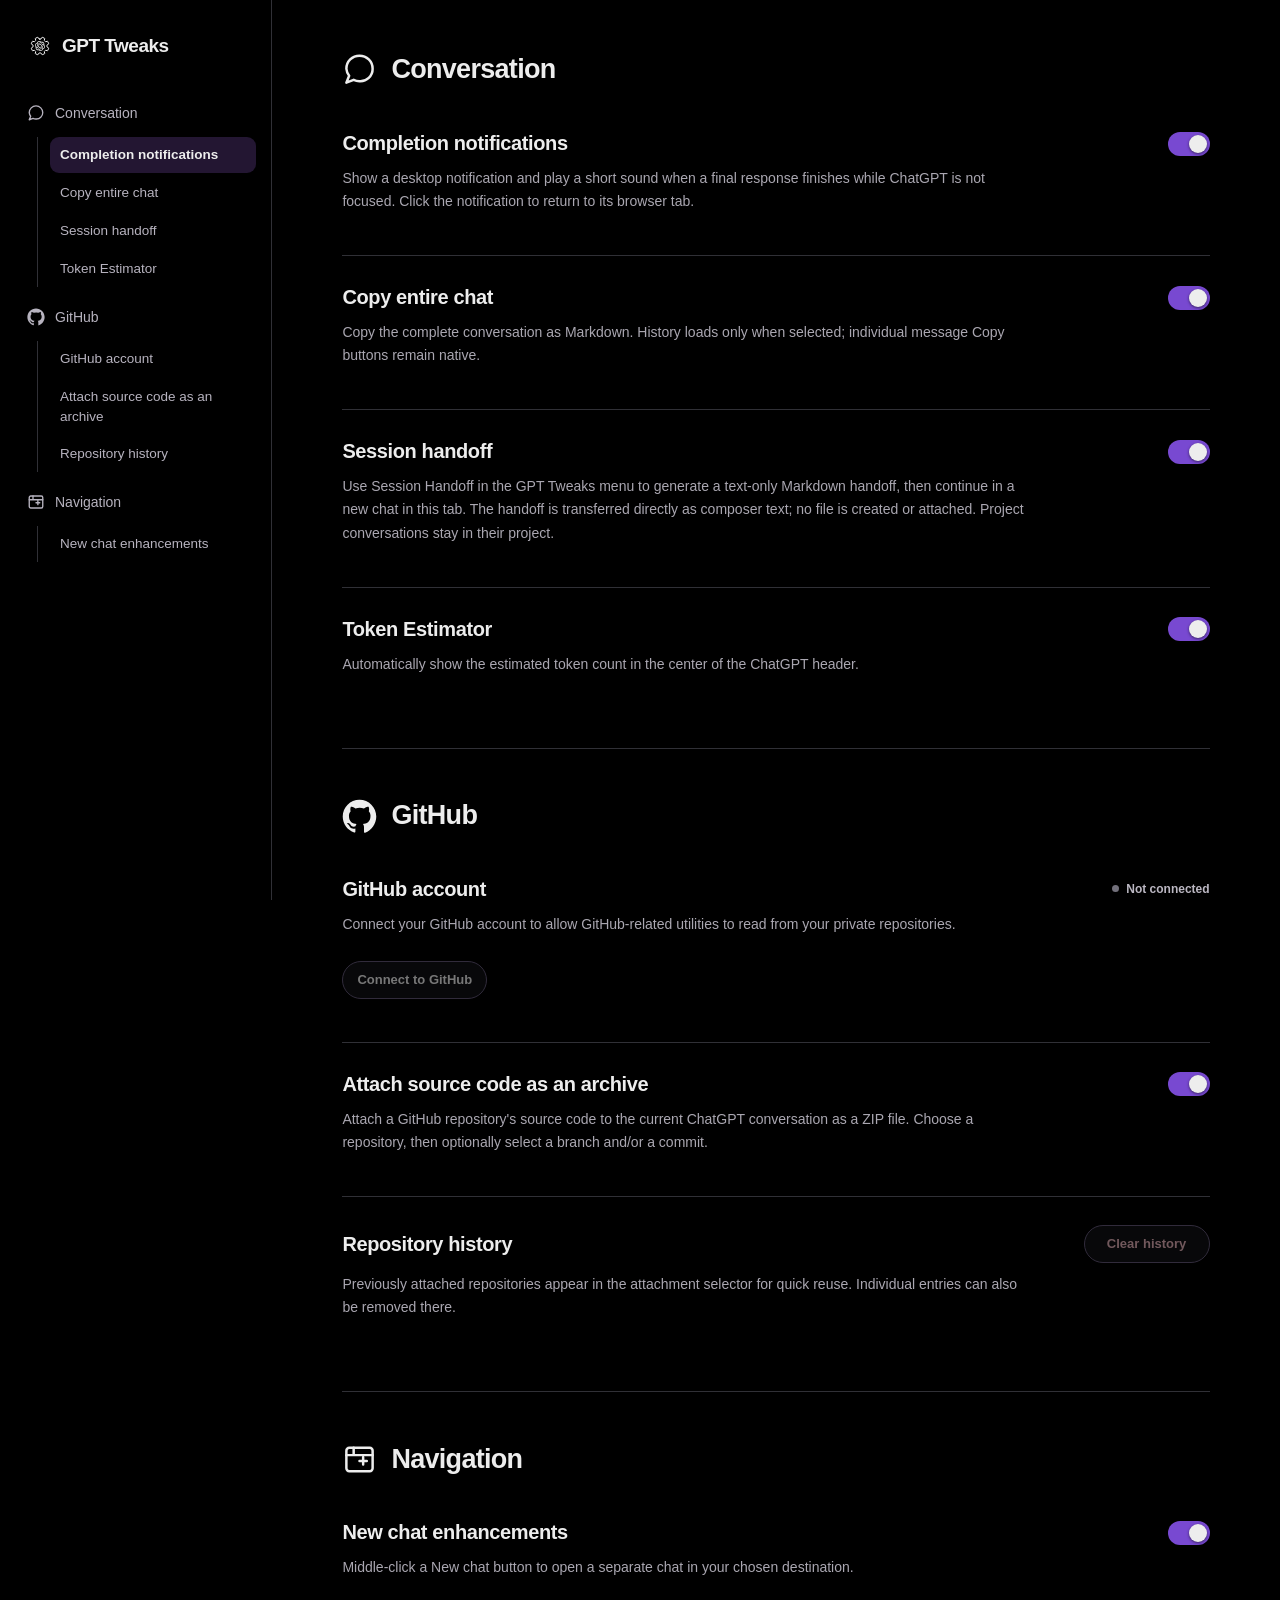
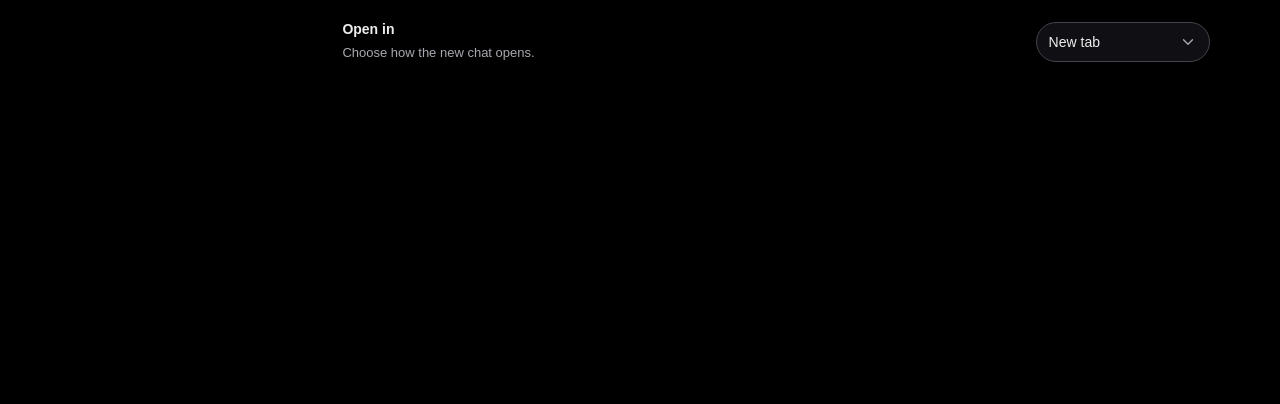
==== commit 676578d7: "Expose completion notifications toggle in existing conversation settings" ====
--- a/settings/index.html
+++ b/settings/index.html
@@ -34,6 +34,7 @@
 						Conversation
 					</a>
 					<div class="nav-child">
+						<a href="#completion-notifications" class="nav-item" data-section="completion-notifications">Completion notifications</a>
 						<a href="#enhanced-copy" class="nav-item" data-section="enhanced-copy">Copy entire chat</a>
 						<a href="#session-handoff" class="nav-item" data-section="session-handoff">Session handoff</a>
 						<a href="#token-estimator" class="nav-item" data-section="token-estimator">Token Estimator</a>
@@ -90,6 +91,19 @@
 						</svg>
 						<h1>Conversation</h1>
 					</header>
+					<section id="completion-notifications" class="feature" aria-labelledby="notifications-title">
+						<div class="feature-heading">
+							<h2 id="notifications-title">Completion notifications</h2>
+							<label class="switch" title="Enable completion notifications">
+								<input type="checkbox" id="notifications-enabled" checked aria-label="Enable completion notifications" />
+								<span class="track"></span>
+							</label>
+						</div>
+						<p class="description">
+							Show a desktop notification and play a short sound when a final response finishes while ChatGPT is not focused.
+							Click the notification to return to its browser tab.
+						</p>
+					</section>
 					<section id="enhanced-copy" class="feature" aria-labelledby="copy-title">
 						<div class="feature-heading">
 							<h2 id="copy-title">Copy entire chat</h2>
--- a/settings/style.css
+++ b/settings/style.css
@@ -136,15 +136,6 @@
 	transition: opacity 0.16s;
 }
 .feature-body.inactive { opacity: 0.46; }
-.subheading {
-	margin: 0 0 4px;
-	font-size: 12px;
-	font-weight: 680;
-	letter-spacing: 0.07em;
-	text-transform: uppercase;
-	color: #a9a0b6;
-}
-.group-heading { margin-top: 30px; }
 .setting-row {
 	display: flex;
 	align-items: center;
@@ -166,10 +157,6 @@
 	color: var(--muted);
 	font-size: 13px;
 	line-height: 1.55;
-}
-code {
-	font-size: 0.94em;
-	color: #d3c2fc;
 }
 .switch {
 	position: relative;
